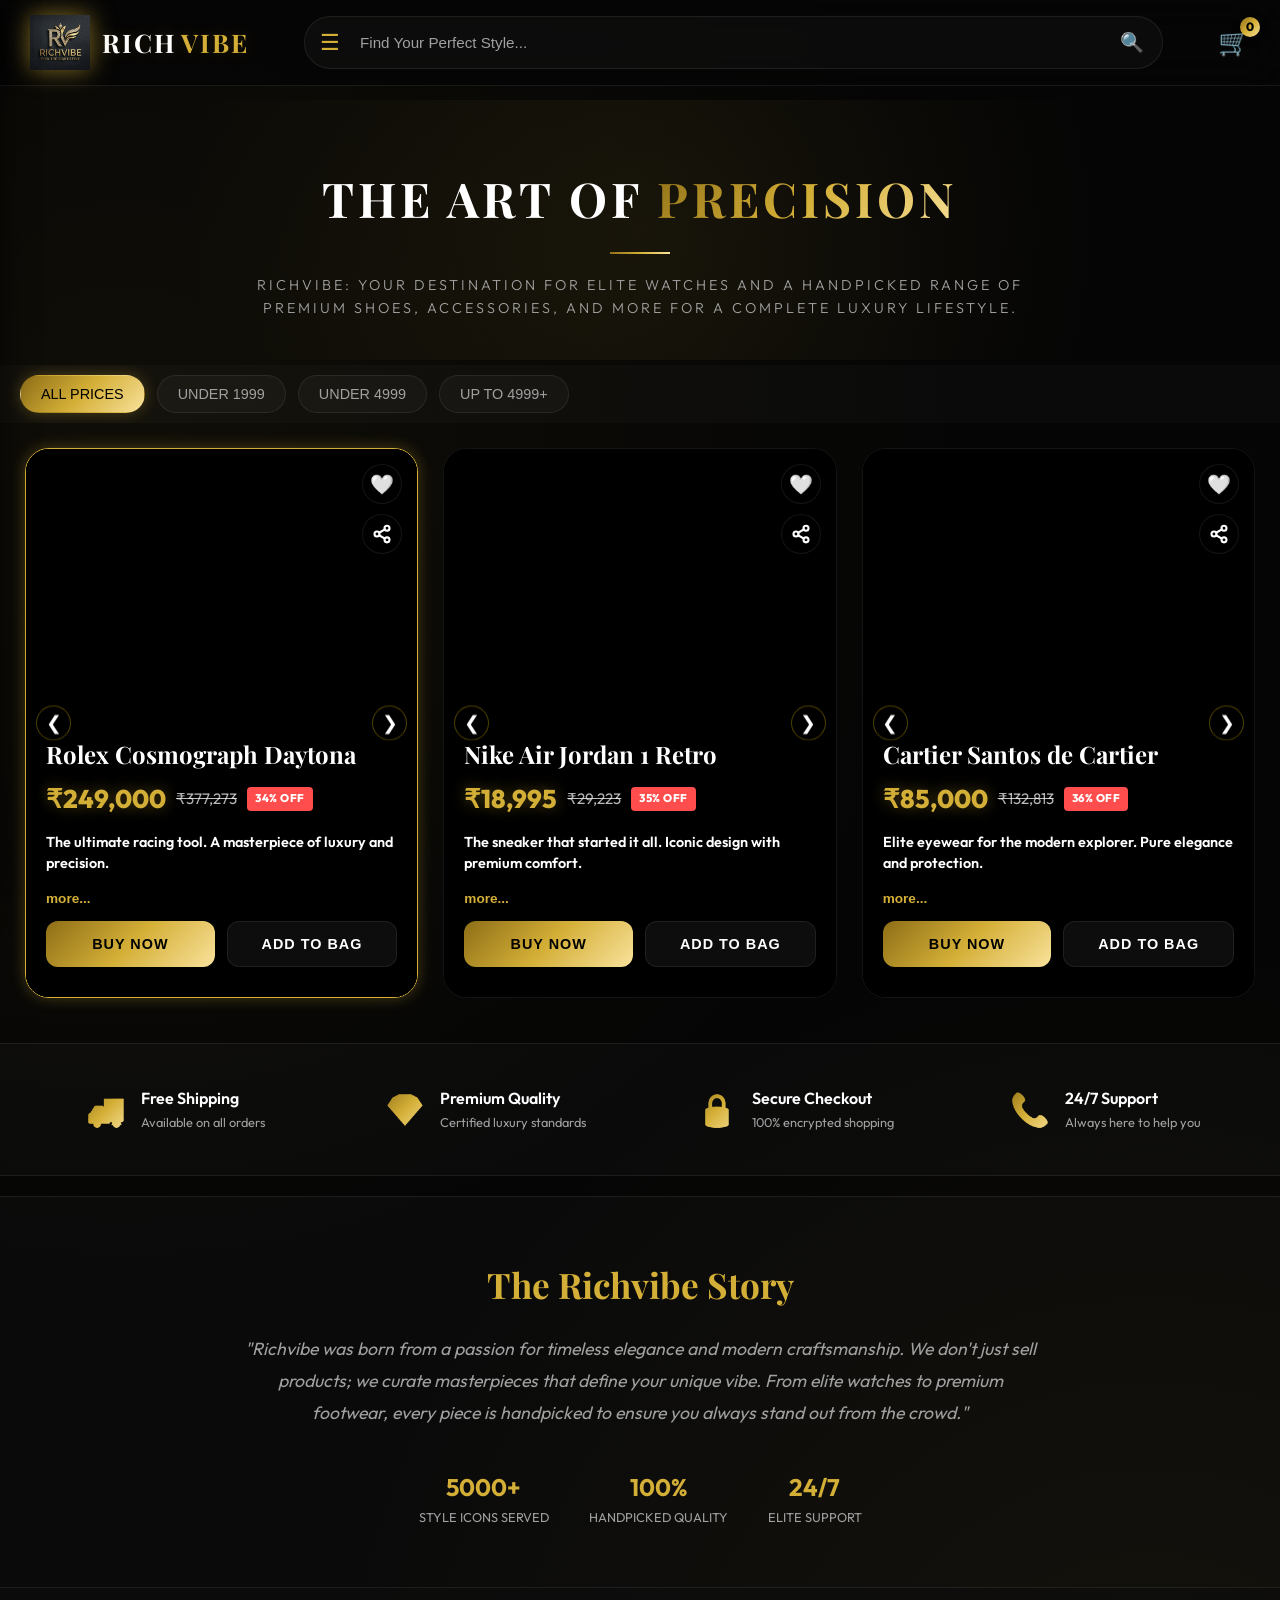
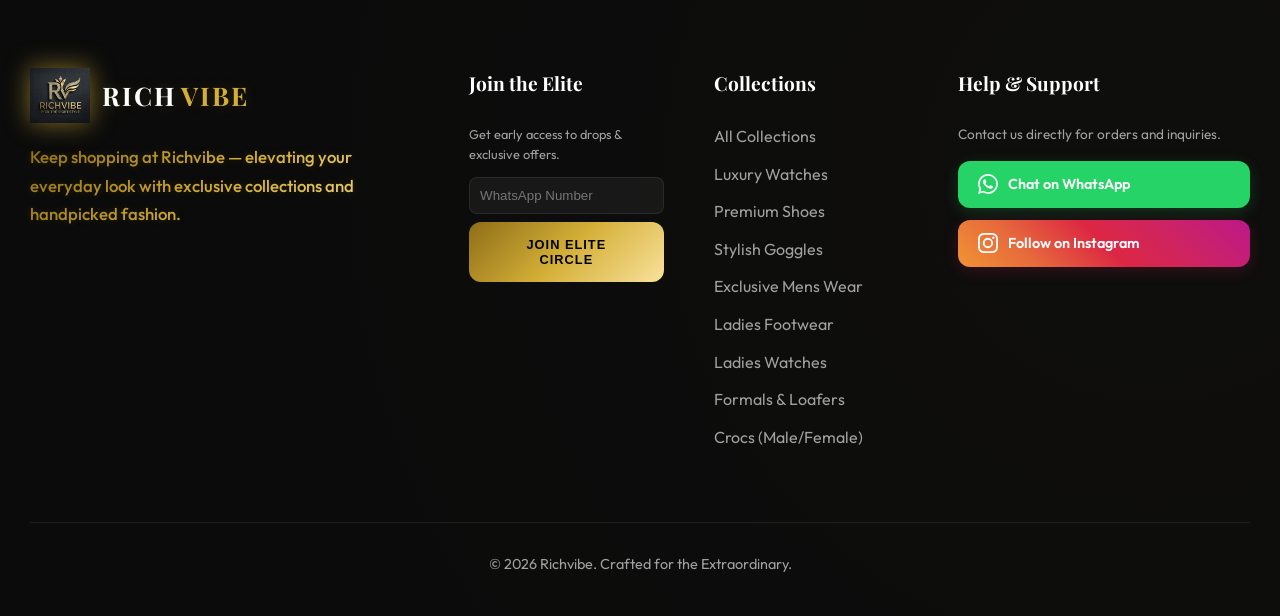
==== index.html @ 4bd09457 "hero section" ====
<!DOCTYPE html>
<html lang="en">

<head>
    <meta charset="UTF-8">
    <meta name="viewport" content="width=device-width, initial-scale=1.0">
    <title>Richvibe</title>
    <link rel="shortcut icon" type="image/png" href="./image.png?v=3">
    <link rel="icon" type="image/png" href="./image.png?v=3">
    <link rel="apple-touch-icon" href="./image.png?v=3">
    <meta name="description"
        content="Discover the exclusive collection at Richvibe. Shop premium watches, luxury shoes, and stylish goggles.">
    <meta name="keywords"
        content="premium watches, luxury shoes, stylish goggles, Richvibe, fashion accessories, online store">

    <!-- Premium Fonts -->
    <link rel="preconnect" href="https://fonts.googleapis.com">
    <link rel="preconnect" href="https://fonts.gstatic.com" crossorigin>
    <link
        href="https://fonts.googleapis.com/css2?family=Outfit:wght@300;400;600;700&family=Playfair+Display:ital,wght@0,700;1,700&display=swap"
        rel="stylesheet">

    <link rel="stylesheet" href="style.css">
    <link rel="manifest" href="manifest.json">

    <!-- Firebase SDKs -->
    <script src="https://www.gstatic.com/firebasejs/10.7.1/firebase-app-compat.js"></script>
    <script src="https://www.gstatic.com/firebasejs/10.7.1/firebase-auth-compat.js"></script>
    <script src="https://www.gstatic.com/firebasejs/10.7.1/firebase-firestore-compat.js"></script>
    <script src="https://www.gstatic.com/firebasejs/10.7.1/firebase-storage-compat.js"></script>
    <!-- EmailJS SDK -->
    <script src="https://cdn.jsdelivr.net/npm/@emailjs/browser@3/dist/email.min.js"></script>
    <script>
        (function() {
            emailjs.init("M9_5LIzzv8jTjR3Sz");
        })();
    </script>
</head>

<body>
    <!-- Scroll Progress Line -->
    <div id="scrollProgress"></div>
    <!-- Navbar -->
    <nav class="navbar">
        <a href="#" class="logo" id="siteLogo">
            <img src="image.png" alt="Richvibe Logo">
            <span class="brand-name" style="letter-spacing: 2px;">RICH<span
                    style="color: var(--gold-primary);">VIBE</span></span>
        </a>

        <div class="search-container" id="searchContainer">
            <span class="menu-icon" id="menuToggle"
                style="margin-right: 10px; cursor: pointer; font-size: 1.4rem; color: var(--gold-primary); display: flex; align-items: center;">☰</span>
            <input type="text" id="searchInput" placeholder="Find your perfect style...">
            <span class="search-icon">🔍</span>
        </div>

        <div class="nav-actions">
            <div class="cart-icon" id="cartOpen">
                <span class="icon">🛒</span>
                <span class="cart-count">0</span>
            </div>
        </div>
    </nav>

    <!-- Hero Section -->
    <header class="hero">
        <!-- Admin Quick Navigation (Only for Admin) -->
        <div id="adminQuickNav" style="display: none; text-align: center; margin-bottom: 30px; position: relative; z-index: 100;">
            <button id="adminScrollBottom" class="admin-scroll-btn" title="Go to Bottom">⬇️ Scroll to Bottom (Stats/Footer)</button>
        </div>
        <div class="hero-content">
            <h2 class="hero-tagline">THE ART OF <span class="gold-gradient-text">PRECISION</span></h2>
            <div class="hero-divider"></div>
            <p class="hero-subtext">Richvibe: Your destination for elite watches and a handpicked range of premium shoes, accessories, and more for a complete luxury lifestyle.</p>
        </div>
    </header>



    <!-- Side Menu -->
    <div id="sideMenu" class="side-menu">
        <div class="side-menu-content">
            <div class="side-menu-header">
                <h3>Collections</h3>
                <span class="close-menu" id="closeMenu">&times;</span>
            </div>
            <div class="side-categories">
                <div id="themeToggle" class="cat-btn"
                    style="display: flex; justify-content: space-between; align-items: center; cursor: pointer; margin-bottom: 15px; border-color: var(--gold-primary);">
                    <span id="themeLabel">Dark Mode</span>
                    <span class="theme-icon">🌙</span>
                </div>
                <button class="cat-btn active" data-cat="all">ALL</button>
                <button class="cat-btn" data-cat="watches">WATCHES</button>
                <button class="cat-btn" data-cat="shoes">SHOES</button>
                <button class="cat-btn" data-cat="goggles">GOGGLES</button>
                <button class="cat-btn" data-cat="menclothes">MENS WEAR</button>
                <button class="cat-btn" data-cat="ladyfootwear">LADIES FOOTWEAR</button>
                <button class="cat-btn" data-cat="ladywatch">LADIES WATCHES</button>
                <button class="cat-btn" data-cat="formals_loafers">FORMALS & LOAFERS</button>
                <button class="cat-btn" data-cat="crocs">CROCS (M/F)</button>
                <button id="sideWishlistBtn" class="cat-btn"
                    style="color: #ff4d4d; border-color: rgba(255, 77, 77, 0.3);">❤️ MY WISHLIST</button>
            </div>

            <!-- Auth Section -->
            <div id="authSection"
                style="margin-top: auto; padding-top: 20px; border-top: 1px solid var(--glass-border);">
                <!-- Before Login -->
                <button id="loginBtn" class="confirm-btn" style="width: 100%; padding: 12px; font-size: 0.85rem;">Login
                    / Sign up Richvibe</button>

                <!-- After Login (Hidden by default) -->
                <div id="userProfile" style="display: none; text-align: center;">
                    <p id="userNameDisplay"
                        style="color: var(--gold-primary); font-weight: 700; margin-bottom: 8px; font-size: 1rem;">👤
                        Hello, Guest</p>
                    <button id="logoutBtn"
                        style="background: none; border: 1px solid var(--text-gray); color: var(--text-gray); padding: 5px 15px; border-radius: 20px; font-size: 0.75rem; cursor: pointer;">Logout</button>
                </div>
            </div>
        </div>
    </div>

    <!-- Price Filters -->
    <div class="categories" id="priceFilters">
        <button class="price-btn active" data-price="all">ALL PRICES</button>
        <button class="price-btn" data-price="1999">UNDER 1999</button>
        <button class="price-btn" data-price="4999">UNDER 4999</button>
        <button class="price-btn" data-price="above_4999">UP TO 4999+</button>
    </div>

    <!-- Product Feed -->
    <main id="productFeed" class="product-feed">
        <!-- Initial Skeleton Loaders for Premium Feel -->
        <div class="skeleton-card">
            <div class="skeleton-media"></div>
            <div class="skeleton-info">
                <div class="skeleton-line"></div>
                <div class="skeleton-line short"></div>
                <div class="skeleton-line price"></div>
            </div>
        </div>
        <div class="skeleton-card">
            <div class="skeleton-media"></div>
            <div class="skeleton-info">
                <div class="skeleton-line"></div>
                <div class="skeleton-line short"></div>
                <div class="skeleton-line price"></div>
            </div>
        </div>
        <div class="skeleton-card">
            <div class="skeleton-media"></div>
            <div class="skeleton-info">
                <div class="skeleton-line"></div>
                <div class="skeleton-line short"></div>
                <div class="skeleton-line price"></div>
            </div>
        </div>
        <div class="skeleton-card">
            <div class="skeleton-media"></div>
            <div class="skeleton-info">
                <div class="skeleton-line"></div>
                <div class="skeleton-line short"></div>
                <div class="skeleton-line price"></div>
            </div>
        </div>
    </main>

    <!-- Trust Badges Section -->
    <section class="trust-badges">
        <div class="badge-item">
            <div class="badge-icon">🚚</div>
            <div class="badge-info">
                <h4>Free Shipping</h4>
                <p>Available on all orders</p>
            </div>
        </div>
        <div class="badge-item">
            <div class="badge-icon">💎</div>
            <div class="badge-info">
                <h4>Premium Quality</h4>
                <p>Certified luxury standards</p>
            </div>
        </div>
        <div class="badge-item">
            <div class="badge-icon">🔒</div>
            <div class="badge-info">
                <h4>Secure Checkout</h4>
                <p>100% encrypted shopping</p>
            </div>
        </div>
        <div class="badge-item">
            <div class="badge-icon">📞</div>
            <div class="badge-info">
                <h4>24/7 Support</h4>
                <p>Always here to help you</p>
            </div>
        </div>
    </section>

    <!-- About Us / Story Section -->
    <section class="about-section"
        style="padding: 60px 20px; background: rgba(255,255,255,0.02); text-align: center; border-top: 1px solid var(--glass-border);">
        <div style="max-width: 800px; margin: 0 auto;">
            <h2
                style="font-family: var(--font-heading); color: var(--gold-primary); font-size: 2.2rem; margin-bottom: 20px;">
                The Richvibe Story</h2>
            <p style="color: var(--text-gray); line-height: 1.8; font-size: 1.1rem; font-style: italic;">
                "Richvibe was born from a passion for timeless elegance and modern craftsmanship. We don't just sell
                products; we curate masterpieces that define your unique vibe. From elite watches to premium footwear,
                every piece is handpicked to ensure you always stand out from the crowd."
            </p>
            <div style="display: flex; justify-content: center; gap: 40px; margin-top: 40px; flex-wrap: wrap;">
                <div style="text-align: center;">
                    <h3 style="color: var(--gold-primary); font-size: 1.5rem;">5000+</h3>
                    <p style="color: var(--text-gray); font-size: 0.8rem; text-transform: uppercase;">Style Icons Served
                    </p>
                </div>
                <div style="text-align: center;">
                    <h3 style="color: var(--gold-primary); font-size: 1.5rem;">100%</h3>
                    <p style="color: var(--text-gray); font-size: 0.8rem; text-transform: uppercase;">Handpicked Quality
                    </p>
                </div>
                <div style="text-align: center;">
                    <h3 style="color: var(--gold-primary); font-size: 1.5rem;">24/7</h3>
                    <p style="color: var(--text-gray); font-size: 0.8rem; text-transform: uppercase;">Elite Support</p>
                </div>
            </div>
        </div>
    </section>

    <!-- Footer -->
    <footer class="footer">
        <div class="footer-grid">
            <!-- Column 1: Brand Info -->
            <div class="footer-brand">
                <div id="adminStatsContainer" class="admin-stats-container" style="display: none;"></div>
                <div class="logo" id="footerLogo">
                    <img src="image.png" alt="Richvibe Logo">
                    <span class="brand-name" style="letter-spacing: 2px;">RICH<span
                            style="color: var(--gold-primary);">VIBE</span></span>
                </div>
                <p class="footer-desc">Keep shopping at Richvibe — elevating your everyday look with exclusive
                    collections and handpicked fashion.</p>
            </div>

            <!-- Column 2: Newsletter/VIP -->
            <div class="footer-links">
                <h4>Join the Elite</h4>
                <p style="font-size: 0.8rem; color: var(--text-gray); margin-bottom: 12px;">Get early access to drops &
                    exclusive offers.</p>
                <div class="subscribe-form" style="display: flex; gap: 8px; flex-direction: column;">
                    <input type="tel" id="subscribePhone" placeholder="WhatsApp Number"
                        style="background: rgba(255,255,255,0.05); border: 1px solid var(--glass-border); color: white; padding: 10px; border-radius: 8px;">
                    <button class="btn btn-buy subscribe-btn" style="padding: 10px; font-size: 0.8rem;">JOIN ELITE
                        CIRCLE</button>
                </div>
            </div>

            <!-- Column 3: Quick Links -->
            <div class="footer-links">
                <h4>Collections</h4>
                <ul>
                    <li><a href="#" onclick="setCategory('all'); return false;">All Collections</a></li>
                    <li><a href="#" onclick="setCategory('watches'); return false;">Luxury Watches</a></li>
                    <li><a href="#" onclick="setCategory('shoes'); return false;">Premium Shoes</a></li>
                    <li><a href="#" onclick="setCategory('goggles'); return false;">Stylish Goggles</a></li>
                    <li><a href="#" onclick="setCategory('menclothes'); return false;">Exclusive Mens Wear</a></li>
                    <li><a href="#" onclick="setCategory('ladyfootwear'); return false;">Ladies Footwear</a></li>
                    <li><a href="#" onclick="setCategory('ladywatch'); return false;">Ladies Watches</a></li>
                    <li><a href="#" onclick="setCategory('formals_loafers'); return false;">Formals & Loafers</a></li>
                    <li><a href="#" onclick="setCategory('crocs'); return false;">Crocs (Male/Female)</a></li>
                </ul>
            </div>

            <!-- Column 3: Help & Support -->
            <div class="footer-links">
                <h4>Help & Support</h4>
                <p style="font-size: 0.85rem; color: var(--text-gray); margin-bottom: 15px;">Contact us directly for
                    orders and inquiries.</p>
                <div class="social-btns">
                    <a href="https://wa.me/919724732823" class="social-btn wa-btn" target="_blank">
                        <svg xmlns="http://www.w3.org/2000/svg" width="20" height="20" fill="currentColor"
                            viewBox="0 0 16 16">
                            <path
                                d="M13.601 2.326A7.85 7.85 0 0 0 7.994 0C3.627 0 .068 3.558.064 7.926c0 1.399.366 2.76 1.057 3.965L0 16l4.204-1.102a7.9 7.9 0 0 0 3.79.965h.004c4.368 0 7.926-3.558 7.93-7.93A7.9 7.9 0 0 0 13.6 2.326zM7.994 14.521a6.6 6.6 0 0 1-3.356-.92l-.24-.144-2.494.654.666-2.433-.156-.251a6.56 6.56 0 0 1-1.007-3.505c0-3.626 2.957-6.584 6.591-6.584a6.56 6.56 0 0 1 4.66 1.931 6.56 6.56 0 0 1 1.928 4.66c-.004 3.639-2.961 6.592-6.592 6.592m3.615-4.934c-.197-.099-1.17-.578-1.353-.646-.182-.065-.315-.099-.445.099-.133.197-.513.646-.627.775-.114.133-.232.148-.43.05-.197-.1-.836-.308-1.592-.985-.59-.525-.985-1.175-1.103-1.372-.114-.198-.011-.304.088-.403.087-.088.197-.232.296-.346.1-.114.133-.198.198-.33.065-.134.034-.248-.015-.347-.05-.099-.445-1.076-.612-1.47-.16-.389-.323-.335-.445-.34-.114-.007-.247-.007-.38-.007a.73.73 0 0 0-.529.247c-.182.198-.691.677-.691 1.654s.71 1.916.81 2.049c.098.133 1.394 2.132 3.383 2.992.47.205.84.326 1.129.418.475.152.904.129 1.246.08.38-.058 1.171-.48 1.338-.943.164-.464.164-.86.114-.943-.049-.084-.182-.133-.38-.232" />
                        </svg> Chat on WhatsApp
                    </a>
                    <a href="https://www.instagram.com/a_rich_vibe" class="social-btn insta-btn" target="_blank">
                        <svg xmlns="http://www.w3.org/2000/svg" width="20" height="20" fill="currentColor"
                            viewBox="0 0 16 16">
                            <path
                                d="M8 0C5.829 0 5.556.01 4.703.048 3.85.088 3.269.222 2.76.42a3.9 3.9 0 0 0-1.417.923A3.9 3.9 0 0 0 .42 2.76C.222 3.268.087 3.85.048 4.7.01 5.555 0 5.827 0 8.001c0 2.172.01 2.444.048 3.297.04.852.174 1.433.372 1.942.205.526.478.972.923 1.417.444.445.89.719 1.416.923.51.198 1.09.333 1.942.372C5.555 15.99 5.827 16 8 16s2.444-.01 3.298-.048c.851-.04 1.434-.174 1.943-.372a3.9 3.9 0 0 0 1.416-.923c.445-.445.718-.891.923-1.417.197-.509.332-1.09.372-1.942C15.99 10.445 16 10.173 16 8s-.01-2.445-.048-3.299c-.04-.851-.175-1.433-.372-1.941a3.9 3.9 0 0 0-.923-1.417A3.9 3.9 0 0 0 13.24.42c-.51-.198-1.092-.333-1.943-.372C10.443.01 10.172 0 7.998 0zm-.717 1.442h.718c2.136 0 2.389.007 3.232.046.78.036 1.204.166 1.486.275.373.145.64.319.92.599s.453.546.598.92c.11.281.24.705.275 1.485.039.843.047 1.096.047 3.231s-.008 2.389-.047 3.232c-.035.78-.166 1.203-.275 1.485a2.5 2.5 0 0 1-.599.919c-.28.28-.546.453-.92.598-.28.11-.704.24-1.485.276-.843.038-1.096.047-3.232.047s-2.39-.009-3.233-.047c-.78-.036-1.203-.166-1.485-.276a2.5 2.5 0 0 1-.92-.598 2.5 2.5 0 0 1-.6-.92c-.109-.281-.24-.705-.275-1.485-.038-.843-.046-1.096-.046-3.233s.008-2.388.046-3.231c.036-.78.166-1.204.276-1.486.145-.373.319-.64.599-.92s.546-.453.92-.598c.282-.11.705-.24 1.485-.276.738-.034 1.024-.044 2.515-.045zm4.988 1.328a.96.96 0 1 0 0 1.92.96.96 0 0 0 0-1.92m-4.27 1.122a4.109 4.109 0 1 0 0 8.217 4.109 4.109 0 0 0 0-8.217m0 1.441a2.667 2.667 0 1 1 0 5.334 2.667 2.667 0 0 1 0-5.334" />
                        </svg> Follow on Instagram
                    </a>
                </div>
                <!-- PWA Install Button -->
                <div id="installAppContainer" style="display: none; margin-top: 20px;">
                    <button id="installAppBtn" class="social-btn"
                        style="width: 100%; justify-content: center; background: var(--gold-gradient); color: #000; border: none; font-weight: 800; gap: 8px;">
                        📲 Install Richvibe at your mobile
                    </button>
                    <p style="font-size: 0.7rem; color: var(--text-gray); margin-top: 5px; font-style: italic;">
                        Optional: Add to Home Screen for quick access</p>
                </div>
            </div>
        </div>
        <div class="footer-bottom">
            <button id="adminScrollTop" class="admin-scroll-btn" title="Go to Top" style="display: none; margin-bottom: 15px;">⬆️ Scroll Up</button>
            <p>&copy; 2026 Richvibe. Crafted for the Extraordinary.</p>
        </div>
    </footer>

    <!-- Shipping Modal -->
    <div id="buyModal" class="modal">
        <div class="modal-content">
            <div class="modal-header">
                <h2>Secure Your Order</h2>
                <span class="close">&times;</span>
            </div>
            <form id="orderForm">
                <div class="input-group full">
                    <label>Your Name</label>
                    <input type="text" id="custName" placeholder="Enter your name" required>
                </div>
                <div class="input-group full">
                    <label>Mobile Number</label>
                    <input type="number" id="custPhone" placeholder="Primary 10-digit number" required>
                </div>
                <div class="input-group full">
                    <label>Second Mobile Number</label>
                    <input type="number" id="custPhone2" placeholder="Secondary 10-digit number">
                </div>
                <div class="input-group full">
                    <label>Complete Address</label>
                    <textarea id="fullAdd" placeholder="Flat/House No, Street, Area..." required rows="3"></textarea>
                </div>
                <div class="input-group full">
                    <label>Area Nearby</label>
                    <input type="text" id="nearBy" placeholder="e.g. Near City Garden" required>
                </div>
                <div class="form-grid" style="display: grid; grid-template-columns: 1fr 1fr; gap: 15px;">
                    <div class="input-group">
                        <label>City</label>
                        <input type="text" id="city" placeholder="Mumbai" required>
                    </div>
                    <div class="input-group">
                        <label>State</label>
                        <input type="text" id="state" placeholder="Maharashtra" required>
                    </div>
                </div>
                <div class="input-group full">
                    <label>Pin Code</label>
                    <input type="number" id="pin" placeholder="400001" required>
                </div>
                <button type="submit" class="confirm-btn">Confirm My Order</button>
            </form>
        </div>
    </div>

    <!-- Shopping Bag Modal -->
    <div id="cartModal" class="modal">
        <div class="modal-content">
            <div class="modal-header">
                <h2>Your Shopping Bag</h2>
                <span class="closeCart">&times;</span>
            </div>
            <div id="cartItems" class="cart-items-list">
                <!-- Cart items will be injected here -->
            </div>
            <div class="cart-footer">
                <div class="cart-total">
                    <span>Total Value:</span>
                    <span id="cartTotalAmount">₹0</span>
                </div>
                <button class="confirm-btn" onclick="checkoutCart()">Order Now</button>
            </div>
        </div>
    </div>

    <!-- Wishlist Modal -->
    <div id="wishlistModal" class="modal">
        <div class="modal-content">
            <div class="modal-header">
                <h2>Your Wishlist ❤️</h2>
                <span class="closeWishlist"
                    style="font-size: 2rem; cursor: pointer; color: var(--text-gray);">&times;</span>
            </div>
            <div id="wishlistItems" class="cart-items-list">
                <!-- Wishlist items will be injected here -->
            </div>
            <div class="cart-footer">
                <p style="text-align: center; color: var(--text-gray); font-size: 0.85rem;">Items saved for later. Move
                    them to bag when ready!</p>
            </div>
        </div>
    </div>


    <!-- Edit Product Modal -->
    <div id="editModal" class="modal">
        <div class="modal-content">
            <div class="modal-header">
                <h2>Edit Masterpiece</h2>
                <span class="closeEdit">&times;</span>
            </div>
            <form id="editForm">
                <input type="hidden" id="editPid">
                <div class="input-group full">
                    <label>Masterpiece Name</label>
                    <input type="text" id="editName" required>
                </div>
                <div class="input-group full">
                    <label>Premium Price (₹)</label>
                    <input type="number" id="editPrice" required>
                </div>
                <div class="input-group full">
                    <label>Masterpiece Description</label>
                    <textarea id="editDesc" rows="4" required></textarea>
                </div>
                <button type="submit" id="saveEditBtn" class="confirm-btn">Save Changes</button>
            </form>
        </div>
    </div>

    <!-- Admin Panel -->
    <div id="adminBtn" class="admin-fab" title="Admin Panel">+</div>
    <div id="adminModal" class="modal">
        <div class="modal-content">
            <!-- Login View -->
            <div id="loginView">
                <div class="modal-header">
                    <h2>Admin Access</h2>
                    <span class="closeAdmin">&times;</span>
                </div>
                <p style="color: var(--text-gray); margin-bottom: 20px;">Please authenticate to manage the collections.
                </p>
                <form id="loginForm">
                    <div class="input-group full">
                        <label>Admin Email</label>
                        <input type="email" id="adminEmail" placeholder="akinggamer4854@gmail.com" required>
                    </div>
                    <div class="input-group full">
                        <label>Password</label>
                        <input type="password" id="adminPass" placeholder="••••••••" required>
                    </div>
                    <button type="submit" class="confirm-btn">Login to Studio</button>
                    <button type="button" id="testEmailBtn" style="margin-top: 15px; background: transparent; border: 1px solid var(--gold-primary); color: var(--gold-primary); width: 100%; padding: 10px; border-radius: 8px; cursor: pointer; font-size: 0.8rem;">Test Email System 📧</button>
                </form>
            </div>

            <!-- Product Form View (Hidden by default) -->
            <div id="productView" style="display: none;">
                <div class="modal-header">
                    <h2>Curation Studio</h2>
                    <span class="closeAdminProduct">&times;</span>
                </div>
                <p style="color: var(--text-gray); margin-bottom: 20px; font-size: 0.9rem;">Add a new masterpiece to the
                    collection.</p>
                <form id="productForm">
                    <div class="input-group">
                        <label>Masterpiece Name</label>
                        <input type="text" id="pName" placeholder="e.g. Rolex Submariner" required>
                    </div>
                    <div class="input-group">
                        <label>Premium Price (₹)</label>
                        <input type="number" id="pPrice" placeholder="Value in Rupees" required>
                    </div>
                    <div class="input-group full">
                        <label>Masterpiece Description</label>
                        <textarea id="pDesc" placeholder="Describe the soul of this piece..." required></textarea>
                    </div>
                    <div class="input-group">
                        <label>Collection</label>
                        <select id="pCat">
                            <option value="watches">WATCHES (M)</option>
                            <option value="shoes">SHOES (M)</option>
                            <option value="goggles">GOGGLES</option>
                            <option value="menclothes">MEN CLOTHES</option>
                            <option value="ladyfootwear">LADIES FOOTWEAR</option>
                            <option value="ladywatch">LADIES WATCH</option>
                            <option value="formals_loafers">FORMALS & LOAFERS</option>
                            <option value="crocs">CROCS (M/F)</option>
                        </select>
                    </div>
                    <div class="input-group full">
                        <label>Cinematic Video (Upload Masterpiece)</label>
                        <input type="file" id="pVideoFile" accept="video/*" required>
                    </div>

                    <div class="image-slots-grid"
                        style="display: grid; grid-template-columns: 1fr 1fr; gap: 10px; margin-top: 15px;">
                        <label style="grid-column: span 2; color: var(--gold-primary); font-size: 0.8rem;">GALLERY
                            IMAGES (Min 1, Max 5 Slots)</label>
                        <div class="input-group"><input type="file" class="p-img-slot" accept="image/*" required></div>
                        <div class="input-group"><input type="file" class="p-img-slot" accept="image/*"></div>
                        <div class="input-group"><input type="file" class="p-img-slot" accept="image/*"></div>
                        <div class="input-group"><input type="file" class="p-img-slot" accept="image/*"></div>
                        <div class="input-group"><input type="file" class="p-img-slot" accept="image/*"></div>
                    </div>
                    <button type="submit" id="uploadBtn" class="confirm-btn">Add to Gallery</button>
                </form>
            </div>
        </div>
    </div>

    <!-- Hidden Recaptcha for Phone Auth -->
    <div id="recaptcha-container"></div>

    <!-- User Auth Modal -->
    <div id="authModal" class="modal">
        <div class="modal-content" style="max-width: 400px;">
            <div class="modal-header">
                <h2 id="authTitle">Join Richvibe</h2>
                <span class="closeAuth" style="font-size: 2rem; cursor: pointer;">&times;</span>
            </div>

            <!-- Step 1: Identity -->
            <div id="authStep1">
                <p style="color: var(--text-gray); margin-bottom: 15px; font-size: 0.9rem;">Enter your Mobile Number or Gmail to continue.</p>
                <div class="input-group full">
                    <input type="text" id="authIdentity" placeholder="Phone Number or Email" style="padding: 15px;">
                </div>
                <!-- Invisible Recaptcha for Phone Auth -->
                <div id="recaptcha-container"></div>
                <button id="authNextBtn" class="confirm-btn" style="margin-top: 15px;">Get OTP</button>
            </div>

            <!-- Step 2: OTP -->
            <div id="authStep2" style="display: none;">
                <p style="color: var(--text-gray); margin-bottom: 15px; font-size: 0.9rem;">We've sent a 6-digit code. Please enter it below.</p>
                <div id="otpContainer" style="display: flex; gap: 8px; justify-content: center; margin-bottom: 20px;">
                    <input type="number" class="otp-input" maxlength="1" oninput="if(this.value.length>1)this.value=this.value.slice(0,1)" style="width: 45px; height: 50px; text-align: center; font-size: 1.5rem; background: rgba(255,255,255,0.05); border: 1px solid var(--glass-border); border-radius: 10px; color: var(--gold-primary);">
                    <input type="number" class="otp-input" maxlength="1" oninput="if(this.value.length>1)this.value=this.value.slice(0,1)" style="width: 45px; height: 50px; text-align: center; font-size: 1.5rem; background: rgba(255,255,255,0.05); border: 1px solid var(--glass-border); border-radius: 10px; color: var(--gold-primary);">
                    <input type="number" class="otp-input" maxlength="1" oninput="if(this.value.length>1)this.value=this.value.slice(0,1)" style="width: 45px; height: 50px; text-align: center; font-size: 1.5rem; background: rgba(255,255,255,0.05); border: 1px solid var(--glass-border); border-radius: 10px; color: var(--gold-primary);">
                    <input type="number" class="otp-input" maxlength="1" oninput="if(this.value.length>1)this.value=this.value.slice(0,1)" style="width: 45px; height: 50px; text-align: center; font-size: 1.5rem; background: rgba(255,255,255,0.05); border: 1px solid var(--glass-border); border-radius: 10px; color: var(--gold-primary);">
                    <input type="number" class="otp-input" maxlength="1" oninput="if(this.value.length>1)this.value=this.value.slice(0,1)" style="width: 45px; height: 50px; text-align: center; font-size: 1.5rem; background: rgba(255,255,255,0.05); border: 1px solid var(--glass-border); border-radius: 10px; color: var(--gold-primary);">
                    <input type="number" class="otp-input" maxlength="1" oninput="if(this.value.length>1)this.value=this.value.slice(0,1)" style="width: 45px; height: 50px; text-align: center; font-size: 1.5rem; background: rgba(255,255,255,0.05); border: 1px solid var(--glass-border); border-radius: 10px; color: var(--gold-primary);">
                </div>
                <button id="verifyOtpBtn" class="confirm-btn">Verify OTP</button>
                <p id="resendOtp" style="text-align: center; color: var(--gold-primary); font-size: 0.8rem; margin-top: 15px; cursor: pointer;">Resend OTP</p>
            </div>

            <!-- Step 3: Name Registration -->
            <div id="authStep3" style="display: none;">
                <p style="color: var(--text-gray); margin-bottom: 15px; font-size: 0.9rem;">Almost there! Please tell us your name.</p>
                <div class="input-group full">
                    <label>Full Name</label>
                    <input type="text" id="authName" placeholder="Enter your name" style="padding: 15px;">
                </div>
                <button id="authSignupBtn" class="confirm-btn" style="margin-top: 15px;">Complete Joining</button>
            </div>
        </div>
    </div>

    <!-- Multi-Image Zoom Modal -->
    <div id="zoomModal" class="modal" style="padding: 0; display: none; background: rgba(0,0,0,0.95);">
        <span class="close"
            style="position: absolute; top: 20px; right: 30px; z-index: 2001; color: white; font-size: 2.5rem;">&times;</span>

        <div class="zoom-nav"
            style="position: absolute; top: 50%; width: 100%; transform: translateY(-50%); display: flex; justify-content: space-between; padding: 0 20px; z-index: 2001; pointer-events: none;">
            <div class="nav-arr" onclick="changeZoomSlide(-1)"
                style="pointer-events: auto; background: rgba(0,0,0,0.5); width: 50px; height: 50px; border-radius: 50%; display: flex; align-items: center; justify-content: center; color: white; border: 1px solid var(--gold-primary); cursor: pointer;">
                ❮</div>
            <div class="nav-arr" onclick="changeZoomSlide(1)"
                style="pointer-events: auto; background: rgba(0,0,0,0.5); width: 50px; height: 50px; border-radius: 50%; display: flex; align-items: center; justify-content: center; color: white; border: 1px solid var(--gold-primary); cursor: pointer;">
                ❯</div>
        </div>

        <div id="zoomCounter"
            style="position: absolute; bottom: 30px; left: 50%; transform: translateX(-50%); color: var(--gold-primary); font-weight: 700; font-size: 1.1rem; z-index: 2001; background: rgba(0,0,0,0.6); padding: 5px 15px; border-radius: 20px; border: 1px solid var(--gold-primary);">
            1 / 1</div>

        <div style="width: 100%; height: 100%; display: flex; align-items: center; justify-content: center;">
            <img id="zoomedImg" src=""
                style="max-width: 95%; max-height: 90%; object-fit: contain; border: 1px solid var(--gold-primary); box-shadow: var(--gold-glow);">
        </div>
    </div>

    <script src="app.js"></script>
</body>

</html>
---- style.css ----
:root {
    --bg-black: #050505;
    --card-bg: rgba(15, 15, 15, 0.7);
    --gold-primary: #D4AF37;
    --gold-secondary: #f9e29c;
    --gold-dark: #8E6E17;
    --gold-gradient: linear-gradient(135deg, #8E6E17 0%, #D4AF37 50%, #f9e29c 100%);
    --gold-glow: 0 0 15px rgba(212, 175, 55, 0.3);
    --text-white: #ffffff;
    --text-gray: #a0a0a0;
    --glass: rgba(255, 255, 255, 0.03);
    --glass-border: rgba(255, 255, 255, 0.08);
    --radius-lg: 24px;
    --radius-md: 12px;
    --font-heading: 'Playfair Display', serif;
    --font-body: 'Outfit', sans-serif;
    --theme-transition: 0.3s cubic-bezier(0.4, 0, 0.2, 1);
    --nav-bg: rgba(5, 5, 5, 0.8);
}

/* Premium Custom Scrollbar */
::-webkit-scrollbar {
    width: 8px;
}

::-webkit-scrollbar-track {
    background: #0a0a0a;
}

::-webkit-scrollbar-thumb {
    background: var(--gold-gradient);
    border-radius: 10px;
}

::-webkit-scrollbar-thumb:hover {
    background: var(--gold-primary);
}

/* Scroll Progress Line */
#scrollProgress {
    position: fixed;
    top: 0;
    left: 0;
    width: 0%;
    height: 3px;
    background: var(--gold-gradient);
    z-index: 9999;
    transition: width 0.1s ease;
}

/* Light Mode Theme: Ivory White + Charcoal Black + Soft Gold */
[data-theme="light"] {
    --bg-black: #FFFFF0;
    /* Ivory White */
    --card-bg: rgba(255, 255, 240, 0.8);
    --gold-primary: #C5A059;
    /* Soft Gold */
    --gold-secondary: #D4AF37;
    --gold-dark: #A68646;
    --gold-gradient: linear-gradient(135deg, #A68646 0%, #C5A059 50%, #D4AF37 100%);
    --gold-glow: 0 0 15px rgba(197, 160, 89, 0.2);
    --text-white: #1A1A1A;
    /* Charcoal Black */
    --text-gray: #4A4A4A;
    --glass: rgba(0, 0, 0, 0.05);
    --glass-border: rgba(0, 0, 0, 0.1);
    --nav-bg: rgba(255, 255, 240, 0.8);
}



[data-theme="light"] .product-item {
    background: transparent !important;
    border: 1px solid rgba(0, 0, 0, 0.1) !important;
    box-shadow: none !important;
}

[data-theme="light"] .product-desc {
    color: #ffffff !important;
    /* Keep white for readability on dark video overlay */
    text-shadow: 0 2px 10px rgba(0, 0, 0, 1);
}

[data-theme="light"] .product-name {
    color: #1A1A1A !important;
}

* {
    box-sizing: border-box;
    margin: 0;
    padding: 0;
    -webkit-tap-highlight-color: transparent;
}

body {
    background-color: var(--bg-black);
    background-image:
        radial-gradient(circle at 10% 20%, rgba(212, 175, 55, 0.05) 0%, transparent 40%),
        radial-gradient(circle at 90% 80%, rgba(212, 175, 55, 0.05) 0%, transparent 40%);
    color: var(--text-white);
    font-family: var(--font-body);
    overflow-x: hidden;
    line-height: 1.6;
}

/* Custom Scrollbar */
::-webkit-scrollbar {
    width: 6px;
}

::-webkit-scrollbar-track {
    background: var(--bg-black);
}

::-webkit-scrollbar-thumb {
    background: var(--gold-dark);
    border-radius: 10px;
}

/* Navbar */
.navbar {
    position: fixed;
    top: 0;
    width: 100%;
    padding: 15px 20px;
    background: var(--nav-bg);
    backdrop-filter: blur(20px);
    -webkit-backdrop-filter: blur(20px);
    display: flex;
    flex-wrap: wrap;
    align-items: center;
    justify-content: space-between;
    gap: 15px;
    z-index: 1000;
    border-bottom: 1px solid var(--glass-border);
}

.logo {
    display: flex;
    align-items: center;
    gap: 12px;
    height: 55px;
    text-decoration: none;
    order: 1;
}

.brand-name {
    font-family: var(--font-heading);
    color: var(--text-white);
    font-size: 1.6rem;
    font-weight: 700;
    letter-spacing: 3px;
    text-shadow: 0 0 15px rgba(212, 175, 55, 0.2);
    white-space: nowrap;
    display: flex;
    align-items: baseline;
    gap: 5px;
}

.store-text {
    color: var(--gold-primary);
    font-weight: 300;
    font-size: 1rem;
    opacity: 0.8;
}

.logo img {
    height: 100%;
    width: auto;
    object-fit: contain;
    filter: drop-shadow(0 0 12px rgba(212, 175, 55, 0.6));
    transition: transform 0.4s cubic-bezier(0.175, 0.885, 0.32, 1.275);
    animation: logoShimmer 3s infinite linear;
}

@keyframes logoShimmer {
    0% {
        filter: drop-shadow(0 0 12px rgba(212, 175, 55, 0.6)) brightness(1);
    }

    50% {
        filter: drop-shadow(0 0 20px rgba(212, 175, 55, 0.9)) brightness(1.2);
    }

    100% {
        filter: drop-shadow(0 0 12px rgba(212, 175, 55, 0.6)) brightness(1);
    }
}

.logo:hover img {
    transform: scale(1.1) rotate(5deg);
}

.nav-actions {
    display: flex;
    align-items: center;
    gap: 20px;
    order: 2;
}

.search-container {
    order: 3;
    display: flex;
    align-items: center;
    background: var(--glass);
    border: 1px solid var(--glass-border);
    border-radius: 30px;
    padding: 8px 15px;
    width: 100%;
    flex: 1 1 100%;
    margin-top: 10px;
    transition: all 0.3s ease;
}

.search-container input {
    background: transparent;
    border: none;
    color: var(--text-white);
    padding: 8px 10px;
    font-size: 0.95rem;
    outline: none;
    flex: 1;
    opacity: 1;
}

.search-container input::placeholder {
    color: var(--text-gray);
    text-transform: capitalize;
}

.search-icon {
    font-size: 1.2rem;
    color: var(--gold-primary);
    min-width: 30px;
    display: flex;
    justify-content: center;
}

.theme-toggle {
    cursor: pointer;
    font-size: 1.4rem;
    transition: var(--theme-transition);
    display: flex;
    align-items: center;
    justify-content: center;
    width: 40px;
    height: 40px;
    border-radius: 50%;
    background: var(--glass);
}

.theme-toggle:hover {
    transform: scale(1.1);
    background: var(--glass-border);
}

.cart-icon {
    position: relative;
    font-size: 1.6rem;
    cursor: pointer;
    transition: transform 0.3s cubic-bezier(0.175, 0.885, 0.32, 1.275);
}

/* Trust Badges */
.trust-badges {
    display: grid;
    grid-template-columns: repeat(auto-fit, minmax(200px, 1fr));
    gap: 20px;
    padding: 40px 30px;
    background: rgba(255, 255, 255, 0.02);
    margin: 20px 0;
    border-top: 1px solid var(--glass-border);
    border-bottom: 1px solid var(--glass-border);
}

.badge-item {
    display: flex;
    align-items: center;
    gap: 15px;
    justify-content: center;
}

.badge-icon {
    font-size: 2rem;
    background: var(--gold-gradient);
    -webkit-background-clip: text;
    -webkit-text-fill-color: transparent;
}

.badge-info h4 {
    font-size: 1rem;
    color: var(--text-white);
    font-weight: 600;
}

.badge-info p {
    font-size: 0.8rem;
    color: var(--text-gray);
}

/* Testimonials */
.testimonials {
    padding: 80px 30px;
    text-align: center;
}

.section-title {
    font-family: var(--font-heading);
    font-size: 2.5rem;
    margin-bottom: 50px;
}

.testimonials-grid {
    display: grid;
    grid-template-columns: repeat(auto-fit, minmax(300px, 1fr));
    gap: 30px;
    max-width: 1200px;
    margin: 0 auto;
}

.testimonial-card {
    background: var(--glass);
    border: 1px solid var(--glass-border);
    padding: 30px;
    border-radius: var(--radius-lg);
    text-align: left;
    transition: transform 0.3s ease;
}

.testimonial-card:hover {
    transform: translateY(-5px);
    border-color: var(--gold-primary);
}

.testimonial-text {
    font-style: italic;
    color: var(--text-white);
    margin-bottom: 20px;
    font-size: 1rem;
}

.testimonial-author {
    display: flex;
    align-items: center;
    gap: 15px;
}

.testimonial-author img {
    width: 50px;
    height: 50px;
    border-radius: 50%;
    border: 2px solid var(--gold-primary);
}

.testimonial-author h5 {
    color: var(--text-white);
    font-weight: 700;
}

.testimonial-author span {
    color: var(--gold-primary);
    font-size: 0.8rem;
}

/* Newsletter */
.newsletter {
    padding: 100px 30px;
    background: linear-gradient(to right, rgba(212, 175, 55, 0.05), transparent, rgba(212, 175, 55, 0.05));
    text-align: center;
}

.newsletter-content h2 {
    font-family: var(--font-heading);
    font-size: 2.2rem;
    margin-bottom: 15px;
}

.newsletter-content p {
    color: var(--text-gray);
    margin-bottom: 30px;
}

.subscribe-form {
    display: flex;
    gap: 10px;
    max-width: 500px;
    margin: 0 auto;
}

.subscribe-form input {
    flex: 1;
    background: var(--glass);
    border: 1px solid var(--glass-border);
    padding: 15px 20px;
    border-radius: var(--radius-md);
    color: var(--text-white);
    outline: none;
}

.subscribe-btn {
    margin-top: 0 !important;
    padding: 15px 30px !important;
    width: auto !important;
}

/* Footer */
.footer {
    background: var(--card-bg);
    padding: 80px 30px 40px;
    border-top: 1px solid var(--glass-border);
}

.footer-grid {
    display: grid;
    grid-template-columns: 2fr 1fr 1fr 1.5fr;
    gap: 50px;
    max-width: 1300px;
    margin: 0 auto;
}

.footer-brand .logo {
    margin-bottom: 20px;
}

.footer-desc {
    background: var(--gold-gradient);
    -webkit-background-clip: text;
    -webkit-text-fill-color: transparent;
    font-size: 1.05rem;
    font-weight: 500;
    margin-bottom: 25px;
    line-height: 1.7;
    text-shadow: 0 0 10px rgba(212, 175, 55, 0.2);
}

.social-links {
    display: flex;
    gap: 15px;
}

.social-links a {
    color: var(--gold-primary);
    text-decoration: none;
    font-weight: 600;
    transition: 0.3s;
}

.social-links a:hover {
    color: var(--text-white);
}

.footer-links h4 {
    color: var(--text-white);
    font-family: var(--font-heading);
    font-size: 1.2rem;
    margin-bottom: 25px;
}

.footer-links ul {
    list-style: none;
}

.footer-links li {
    margin-bottom: 12px;
}

.footer-links a {
    color: var(--text-gray);
    text-decoration: none;
    transition: 0.3s;
}

.footer-links a:hover {
    color: var(--gold-primary);
    padding-left: 5px;
}

.footer-bottom {
    margin-top: 60px;
    padding-top: 30px;
    border-top: 1px solid var(--glass-border);
    text-align: center;
    color: var(--text-gray);
    font-size: 0.9rem;
}

@media (max-width: 900px) {
    .footer-grid {
        grid-template-columns: 1fr 1fr;
    }
}

.social-btns {
    display: flex;
    flex-direction: column;
    gap: 12px;
}

.social-btn {
    display: flex;
    align-items: center;
    gap: 10px;
    padding: 12px 20px;
    border-radius: var(--radius-md);
    text-decoration: none;
    font-weight: 600;
    font-size: 0.9rem;
    transition: transform 0.3s, box-shadow 0.3s;
}

.wa-btn {
    background: #25D366;
    color: white !important;
    box-shadow: 0 4px 15px rgba(37, 211, 102, 0.2);
}

.insta-btn {
    background: linear-gradient(45deg, #f09433 0%, #e6683c 25%, #dc2743 50%, #cc2366 75%, #bc1888 100%);
    color: white !important;
    box-shadow: 0 4px 15px rgba(204, 35, 102, 0.2);
}

.social-btn:hover {
    transform: translateY(-3px);
    box-shadow: 0 8px 25px rgba(0, 0, 0, 0.3);
}

.social-btn span {
    font-size: 1.2rem;
}

@media (max-width: 768px) {
    .footer-grid {
        grid-template-columns: 1fr;
        text-align: center;
    }

    .footer-brand .logo {
        justify-content: center;
    }

    .social-btns {
        align-items: center;
    }
}

.cart-icon:hover {
    transform: scale(1.1);
}

.cart-count {
    position: absolute;
    top: -5px;
    right: -10px;
    background: var(--gold-gradient);
    color: #000;
    font-size: 0.75rem;
    font-weight: 800;
    width: 20px;
    height: 20px;
    display: flex;
    align-items: center;
    justify-content: center;
    border-radius: 50%;
    box-shadow: 0 4px 10px rgba(0, 0, 0, 0.3);
    transition: transform 0.3s;
}

.cart-icon.bump {
    animation: cartBump 0.4s cubic-bezier(0.175, 0.885, 0.32, 1.275);
}

@keyframes cartBump {
    0% {
        transform: scale(1);
    }

    50% {
        transform: scale(1.4);
    }

    100% {
        transform: scale(1.1);
    }
}

/* Hero Section */
.hero {
    margin-top: 140px;
    padding: 60px 20px 40px;
    text-align: center;
    background: radial-gradient(circle at center, rgba(212, 175, 55, 0.08) 0%, transparent 70%);
}

@media (min-width: 900px) {
    .navbar {
        flex-wrap: nowrap;
        padding: 15px 30px;
    }

    .search-container {
        order: 2;
        width: 400px;
        flex: 1;
        margin: 0 40px;
    }

    .nav-actions {
        order: 3;
    }

    .hero {
        margin-top: 100px;
    }
}

.hero-content {
    max-width: 800px;
    margin: 0 auto;
}

.hero-tagline {
    font-family: var(--font-heading);
    font-size: 3rem;
    font-weight: 700;
    letter-spacing: 4px;
    margin-bottom: 15px;
    color: var(--text-white);
    text-transform: uppercase;
}

.gold-gradient-text {
    background: var(--gold-gradient);
    -webkit-background-clip: text;
    -webkit-text-fill-color: transparent;
    display: inline-block;
}

.hero-divider {
    width: 60px;
    height: 2px;
    background: var(--gold-gradient);
    margin: 0 auto 20px;
}

.hero-subtext {
    font-size: 0.9rem;
    color: var(--text-gray);
    letter-spacing: 3px;
    font-weight: 300;
    text-transform: uppercase;
}



/* Categories */
.categories {
    margin-top: 5px;
    /* Very small gap so it looks "exactly above" */
    padding: 10px 20px;

    display: flex;
    gap: 12px;
    overflow-x: auto;
    -webkit-overflow-scrolling: touch;
    /* Smooth scroll for iOS */
    scrollbar-width: none;
    /* Firefox */
    background: rgba(255, 255, 255, 0.02);
    justify-content: flex-start;
}

.categories::-webkit-scrollbar {
    display: none;
    /* Hide scrollbar for Chrome/Safari */
}

.cat-btn,
.price-btn {
    background: var(--glass);
    border: 1px solid var(--glass-border);
    color: var(--text-gray);
    padding: 10px 20px;
    border-radius: 30px;
    white-space: nowrap;
    cursor: pointer;
    font-size: 0.9rem;
    font-weight: 500;
    transition: all 0.4s cubic-bezier(0.4, 0, 0.2, 1);
    flex-shrink: 0;
    /* Important: prevents buttons from squishing */
}

.cat-btn.active,
.price-btn.active {
    background: var(--gold-gradient);
    color: #000;
    border-color: transparent;
    box-shadow: var(--gold-glow);
}

.cat-btn:hover:not(.active),
.price-btn:hover:not(.active) {
    background: rgba(255, 255, 255, 0.08);
    color: var(--text-white);
    border-color: var(--gold-primary);
}

/* Side Menu Styles */
.side-menu {
    position: fixed;
    top: 0;
    left: -300px;
    width: 300px;
    height: 100vh;
    background: var(--nav-bg);
    backdrop-filter: blur(20px);
    -webkit-backdrop-filter: blur(20px);
    z-index: 2000;
    transition: left 0.4s cubic-bezier(0.4, 0, 0.2, 1);
    border-right: 1px solid var(--glass-border);
    box-shadow: 5px 0 25px rgba(0, 0, 0, 0.5);
}

.side-menu.open {
    left: 0;
}

.side-menu-content {
    padding: 20px;
    display: flex;
    flex-direction: column;
    height: 100%;
}

.side-menu-header {
    display: flex;
    justify-content: space-between;
    align-items: center;
    margin-bottom: 30px;
    padding-bottom: 15px;
    border-bottom: 1px solid var(--glass-border);
}

.side-menu-header h3 {
    font-family: var(--font-heading);
    color: var(--text-white);
    font-size: 1.5rem;
    letter-spacing: 2px;
}

.close-menu {
    font-size: 2rem;
    color: var(--text-gray);
    cursor: pointer;
    transition: color 0.3s;
}

.close-menu:hover {
    color: var(--gold-primary);
}

.side-categories {
    display: flex;
    flex-direction: column;
    gap: 15px;
}

.side-categories .cat-btn {
    text-align: left;
    width: 100%;
    border-radius: 10px;
    padding: 12px 20px;
}

.menu-toggle:hover {
    transform: scale(1.1);
    background: var(--glass-border) !important;
}



/* Product Feed - Responsive Grid */
.product-feed {
    display: grid;
    grid-template-columns: repeat(auto-fill, minmax(320px, 1fr));
    gap: 25px;
    padding: 25px;
    max-width: 1400px;
    margin: 0 auto;
}

.product-item {
    position: relative;
    height: 550px;
    /* Taller vertical layout for full video visibility */
    width: 100%;
    overflow: hidden;
    border-radius: var(--radius-lg);
    display: flex;
    flex-direction: column;
    background: #000;
    /* Deep black background for 'contain' mode */
    border: 1px solid var(--glass-border);
    transition: all 0.4s cubic-bezier(0.175, 0.885, 0.32, 1.275);
}

.product-item:hover {
    transform: translateY(-8px);
    border-color: var(--gold-primary);
    box-shadow: 0 15px 40px rgba(0, 0, 0, 0.6), var(--gold-glow);
}

.product-item.is-shared {
    border: 2px solid var(--gold-primary) !important;
    box-shadow: 0 0 30px rgba(212, 175, 55, 0.4), 0 0 60px rgba(212, 175, 55, 0.2);
    animation: sharedPulse 2s infinite alternate ease-in-out;
}

@keyframes sharedPulse {
    0% { box-shadow: 0 0 20px rgba(212, 175, 55, 0.3); }
    100% { box-shadow: 0 0 40px rgba(212, 175, 55, 0.6), 0 0 70px rgba(212, 175, 55, 0.3); }
}

.shared-badge {
    position: absolute;
    top: 15px;
    left: 15px;
    background: var(--gold-gradient);
    color: #000;
    padding: 6px 15px;
    border-radius: 20px;
    font-size: 0.7rem;
    font-weight: 800;
    z-index: 10;
    box-shadow: 0 5px 15px rgba(0,0,0,0.4);
    letter-spacing: 1px;
}

/* Video Section - Full Height */
.product-video-container {
    position: absolute;
    top: 0;
    left: 0;
    width: 100%;
    height: 100%;
    z-index: 1;
    overflow: hidden;
    display: flex;
    align-items: center;
    justify-content: center;
}

.product-video {
    width: 100%;
    height: 100%;
    object-fit: contain;
    /* DO NOT CROP - show full video */
    transition: transform 0.6s ease;
}

.video-overlay {
    background: linear-gradient(to top, rgba(0, 0, 0, 0.9) 0%, rgba(0, 0, 0, 0.4) 30%, transparent 60%);
    height: 100%;
    width: 100%;
    bottom: 0;
    left: 0;
    position: absolute;
    z-index: 2;
    pointer-events: none;
}

/* Info Panel - Overlayed at bottom */
.product-info {
    position: absolute;
    bottom: 0;
    width: 100%;
    padding: 30px 20px;
    z-index: 25;
    background: linear-gradient(to top, rgba(0, 0, 0, 0.9) 0%, rgba(0, 0, 0, 0.4) 50%, transparent 100%);
    display: flex;
    flex-direction: column;
}

.product-name {
    font-size: 1.5rem;
    font-family: var(--font-heading);
    color: #ffffff;
    text-shadow: 0 2px 10px rgba(0, 0, 0, 0.8);
    margin-bottom: 5px;
}

.price-container {
    display: flex;
    align-items: center;
    gap: 10px;
    margin-bottom: 12px;
}

.product-price {
    font-size: 1.6rem;
    font-weight: 800;
    color: var(--gold-primary);
    text-shadow: 0 0 15px rgba(212, 175, 55, 0.4);
}

.mrp-price {
    font-size: 0.95rem;
    color: rgba(255, 255, 255, 0.75);
    text-decoration: line-through;
    text-shadow: 0 1px 5px rgba(0, 0, 0, 0.9);
}

.discount-badge {
    background: #ff4d4d;
    color: white;
    font-size: 0.7rem;
    font-weight: 800;
    padding: 3px 8px;
    border-radius: 4px;
    letter-spacing: 0.5px;
    box-shadow: 0 2px 5px rgba(0, 0, 0, 0.5);
}

.product-desc {
    font-size: 0.9rem;
    color: #ffffff;
    /* Pure white as requested */
    font-weight: 600;
    /* Bold type */
    margin-bottom: 10px;
    line-height: 1.5;
    text-shadow: 0 1px 8px rgba(0, 0, 0, 0.9);
    display: -webkit-box;
    -webkit-line-clamp: 2;
    -webkit-box-orient: vertical;
    overflow: hidden;
    white-space: pre-wrap;
    transition: all 0.3s ease;
}

.product-desc.expanded {
    display: block;
    -webkit-line-clamp: unset;
    overflow: visible;
    max-height: 200px;
    overflow-y: auto;
    padding-right: 5px;
}

.read-more-btn {
    background: transparent;
    border: none;
    color: var(--gold-primary);
    font-size: 0.85rem;
    font-weight: 700;
    cursor: pointer;
    margin-bottom: 15px;
    display: inline-block;
    text-transform: lowercase;
    transition: color 0.3s;
}

.read-more-btn:hover {
    color: var(--gold-secondary);
}

/* Images Carousel - Overlays the whole card when active */
.product-images {
    position: absolute;
    top: 0;
    left: 0;
    width: 100%;
    height: 100%;
    display: flex;
    overflow-x: auto;
    scroll-snap-type: x mandatory;
    opacity: 0;
    transition: opacity 0.4s ease;
    pointer-events: none;
    background: #000;
    z-index: 10;
}

.product-item.show-pics .product-images {
    opacity: 1;
    pointer-events: auto;
}

.product-img {
    flex: 0 0 100%;
    height: 100%;
    object-fit: contain;
    scroll-snap-align: center;
    padding: 10px;
}

.actions {
    display: flex;
    gap: 12px;
    margin-top: auto;
}

.btn {
    flex: 1;
    padding: 14px;
    border-radius: var(--radius-md);
    border: none;
    font-size: 0.9rem;
    font-weight: 700;
    cursor: pointer;
    text-transform: uppercase;
    letter-spacing: 1px;
    transition: all 0.3s;
}

.btn-buy {
    background: var(--gold-gradient);
    color: #000;
}

.btn-cart {
    background: rgba(255, 255, 255, 0.05);
    color: var(--text-white);
    border: 1px solid var(--glass-border);
}

[data-theme="light"] .btn-cart {
    background: transparent;
    color: #1A1A1A;
    border: 1px solid #1A1A1A;
}

.btn:hover {
    transform: scale(1.02);
}

.view-pics-btn {
    position: absolute;
    right: 15px;
    top: 15px;
    background: rgba(0, 0, 0, 0.5);
    border: 1px solid var(--gold-primary);
    color: var(--gold-primary);
    width: 40px;
    height: 40px;
    border-radius: 50%;
    display: flex;
    align-items: center;
    justify-content: center;
    cursor: pointer;
    z-index: 30;
    transition: all 0.3s;
    backdrop-filter: blur(5px);
}

.view-pics-btn:hover {
    background: var(--gold-primary);
    color: #000;
}

/* Admin Controls & Pin Badge */
.product-item.is-pinned {
    border: 1px solid var(--gold-primary);
    box-shadow: var(--gold-glow);
}

.product-video-container,
.product-images,
.carousel-container {
    position: absolute;
    top: 0;
    left: 0;
    width: 100%;
    height: 100%;
    background: #000;
    /* Backdrop for contain mode */
}

/* Hide reCAPTCHA badge */
.grecaptcha-badge { 
    visibility: hidden !important;
}

/* Custom Toast Animation */
@keyframes toastIn { from { bottom: 50px; opacity: 0; } to { bottom: 100px; opacity: 1; } }
@keyframes toastOut { from { bottom: 100px; opacity: 1; } to { bottom: 150px; opacity: 0; } }

.media-slide {
    position: absolute;
    top: 0;
    left: 0;
    width: 100%;
    height: 100%;
    opacity: 0;
    transition: opacity 0.5s ease;
    z-index: 1;
    display: flex;
    align-items: center;
    justify-content: center;
    background: #000;
}

.media-slide.active {
    opacity: 1;
    z-index: 10;
}

.product-video,
.product-img {
    width: 100%;
    height: 100%;
    object-fit: cover;
    /* Fill the card area without black bars */
}

/* Nav Buttons */
.carousel-nav {
    position: absolute;
    top: 50%;
    width: 100%;
    transform: translateY(-50%);
    display: flex;
    justify-content: space-between;
    padding: 0 10px;
    z-index: 35;
    pointer-events: none;
}

.nav-arr {
    width: 35px;
    height: 35px;
    background: rgba(0, 0, 0, 0.4);
    backdrop-filter: blur(5px);
    border: 1px solid rgba(255, 215, 0, 0.3);
    border-radius: 50%;
    color: white;
    display: flex;
    align-items: center;
    justify-content: center;
    cursor: pointer;
    font-size: 1.2rem;
    pointer-events: auto;
    transition: all 0.3s ease;
}

.nav-arr:hover {
    background: var(--gold-primary);
    color: black;
    transform: scale(1.1);
}

.view-pics-btn {
    display: none;
    /* Hide old toggle button */
}

.pin-badge {
    position: absolute;
    top: 15px;
    left: 15px;
    background: var(--gold-gradient);
    color: #000;
    padding: 4px 12px;
    border-radius: 20px;
    font-size: 0.7rem;
    font-weight: 800;
    z-index: 30;
    letter-spacing: 1px;
}

.admin-controls {
    position: absolute;
    right: 15px;
    top: 65px;
    /* Below view pics btn */
    display: flex;
    flex-direction: column;
    gap: 10px;
    z-index: 30;
}

.control-btn {
    width: 40px;
    height: 40px;
    border-radius: 50%;
    border: 1px solid var(--glass-border);
    background: rgba(0, 0, 0, 0.6);
    color: #fff;
    display: flex;
    align-items: center;
    justify-content: center;
    cursor: pointer;
    backdrop-filter: blur(5px);
    transition: all 0.3s;
    font-size: 1.2rem;
}

.pin-btn:hover {
    border-color: var(--gold-primary);
    color: var(--gold-primary);
    transform: scale(1.1);
}

.delete-btn:hover {
    border-color: #ff4d4d;
    color: #ff4d4d;
    transform: scale(1.1);
}

.edit-btn:hover {
    border-color: #3498db;
    color: #3498db;
    transform: scale(1.1);
}

/* Modals */
.modal {
    display: none;
    position: fixed;
    top: 0;
    left: 0;
    width: 100%;
    height: 100%;
    background: rgba(0, 0, 0, 0.85);
    /* Slightly more transparent */
    z-index: 2000;
    padding: 15px;
    overflow-y: auto;
    backdrop-filter: blur(12px);
    -webkit-backdrop-filter: blur(12px);
    /* Force dark mode inside modals */
    --text-white: #ffffff;
    --text-gray: #a0a0a0;
    --glass-border: rgba(255, 255, 255, 0.08);
    --glass: rgba(255, 255, 255, 0.03);
    color: var(--text-white);
}

.modal-content {
    background: linear-gradient(145deg, #0f0f0f 0%, #151515 100%);
    border: 2px solid var(--gold-primary);
    /* Vibrant Golden Border */
    border-radius: var(--radius-lg);
    max-width: 550px;
    margin: 40px auto;
    padding: 35px;
    position: relative;
    box-shadow: 0 30px 60px rgba(0, 0, 0, 0.9), 0 0 30px rgba(212, 175, 55, 0.2);
    /* Enhanced Golden Glow */
    animation: modalSlide 0.5s cubic-bezier(0.19, 1, 0.22, 1);
}

@keyframes modalSlide {
    from {
        transform: translateY(100px);
        opacity: 0;
    }

    to {
        transform: translateY(0);
        opacity: 1;
    }
}

.modal-header {
    display: flex;
    justify-content: space-between;
    align-items: center;
    margin-bottom: 25px;
}

.modal-header h2 {
    color: var(--gold-primary);
    font-family: var(--font-heading);
    font-size: 1.8rem;
}

.close,
.closeAdmin,
.closeAdminProduct {
    font-size: 2rem;
    cursor: pointer;
    color: var(--text-gray);
    transition: color 0.3s;
}

.close:hover {
    color: var(--text-white);
}

/* Form Styles */
.form-grid {
    display: grid;
    grid-template-columns: 1fr 1fr;
    gap: 15px;
}

.input-group.full {
    grid-column: span 2;
}

.input-group label {
    display: block;
    font-size: 0.75rem;
    color: var(--gold-primary);
    margin-bottom: 6px;
    text-transform: uppercase;
    letter-spacing: 1px;
}

.input-group input,
.input-group textarea,
.input-group select {
    width: 100%;
    background: rgba(255, 255, 255, 0.02);
    border: 1px solid var(--glass-border);
    color: var(--text-white);
    padding: 12px;
    border-radius: var(--radius-md);
    font-family: inherit;
    font-size: 1rem;
}

.confirm-btn {
    width: 100%;
    background: #25D366;
    color: #fff;
    border: none;
    padding: 16px;
    border-radius: var(--radius-md);
    font-weight: 700;
    font-size: 1.1rem;
    margin-top: 20px;
    cursor: pointer;
    text-transform: uppercase;
    box-shadow: 0 5px 15px rgba(37, 211, 102, 0.2);
}

/* Cart Specific Styles */
.cart-items-list {
    max-height: 400px;
    overflow-y: auto;
    margin: 20px 0;
    padding-right: 10px;
}

.cart-item {
    display: flex;
    align-items: center;
    gap: 15px;
    padding: 12px;
    background: rgba(255, 255, 255, 0.05);
    border: 1px solid var(--glass-border);
    border-radius: var(--radius-md);
    margin-bottom: 12px;
    position: relative;
}

.cart-item-media {
    width: 65px;
    height: 65px;
    border-radius: 8px;
    overflow: hidden;
    flex-shrink: 0;
    border: 1px solid var(--gold-dark);
}

.cart-video,
.cart-img {
    width: 100%;
    height: 100%;
    object-fit: cover;
}

.cart-item-info {
    flex: 1;
    display: flex;
    flex-direction: column;
    gap: 4px;
}

.cart-item-info h4 {
    font-size: 0.95rem;
    color: var(--text-white);
    margin: 0;
}

.cart-item-info p {
    font-size: 0.9rem;
    color: var(--gold-primary);
    font-weight: 700;
    margin: 0;
}

.remove-item {
    background: transparent;
    border: none;
    color: #ff4d4d;
    cursor: pointer;
    font-size: 1.2rem;
    opacity: 0.6;
    transition: all 0.3s;
}

.remove-item:hover {
    opacity: 1;
    transform: scale(1.1);
}

.cart-item-info h4 {
    font-size: 1rem;
    color: var(--text-white);
    margin-bottom: 4px;
}

.cart-item-info p {
    color: var(--gold-primary);
    font-weight: 700;
}

.remove-item {
    background: transparent;
    border: none;
    color: #ff4d4d;
    cursor: pointer;
    font-size: 1.2rem;
    padding: 5px;
    transition: transform 0.2s;
}

.remove-item:hover {
    transform: scale(1.2);
}

.cart-footer {
    border-top: 1px solid var(--glass-border);
    padding-top: 20px;
    margin-top: 20px;
}

.cart-total {
    display: flex;
    justify-content: space-between;
    font-size: 1.2rem;
    font-weight: 700;
    margin-bottom: 15px;
}

#cartTotalAmount {
    color: var(--gold-primary);
}

/* Admin FAB */
.admin-fab {
    position: fixed;
    bottom: 25px;
    right: 25px;
    width: 60px;
    height: 60px;
    background: var(--gold-gradient);
    color: #000;
    border-radius: 50%;
    display: none;
    align-items: center;
    justify-content: center;
    font-size: 1.8rem;
    cursor: pointer;
    box-shadow: 0 10px 30px rgba(0, 0, 0, 0.5);
    z-index: 100;
}

/* Loader */
.loader {
    grid-column: 1 / -1;
    text-align: center;
    padding: 100px 0;
    font-size: 1.2rem;
    color: var(--gold-primary);
    font-family: var(--font-heading);
    letter-spacing: 2px;
    animation: pulse 2s infinite;
}

@keyframes pulse {

    0%,
    100% {
        opacity: 0.5;
    }

    50% {
        opacity: 1;
    }
}

/* Skeleton Loaders */
.skeleton-card {
    background: rgba(255, 255, 255, 0.03);
    border-radius: var(--radius-lg);
    border: 1px solid var(--glass-border);
    overflow: hidden;
    height: 500px;
    display: flex;
    flex-direction: column;
}

.skeleton-media {
    width: 100%;
    height: 300px;
    background: linear-gradient(90deg, transparent, rgba(212, 175, 55, 0.05), transparent);
    background-size: 200% 100%;
    animation: shimmer 1.5s infinite;
}

.skeleton-info {
    padding: 20px;
    flex: 1;
}

.skeleton-line {
    height: 15px;
    background: rgba(255, 255, 255, 0.05);
    margin-bottom: 10px;
    border-radius: 4px;
    background: linear-gradient(90deg, transparent, rgba(255, 255, 255, 0.02), transparent);
    background-size: 200% 100%;
    animation: shimmer 1.5s infinite;
}

.skeleton-line.short {
    width: 60%;
}

.skeleton-line.price {
    width: 40%;
    height: 20px;
    background: rgba(212, 175, 55, 0.05);
}

@keyframes shimmer {
    0% {
        background-position: -200% 0;
    }

    100% {
        background-position: 200% 0;
    }
}

/* Floating WhatsApp Support */
.whatsapp-float {
    position: fixed;
    bottom: 30px;
    left: 30px;
    width: 55px;
    height: 55px;
    background: #25D366;
    color: white;
    border-radius: 50%;
    display: flex;
    align-items: center;
    justify-content: center;
    font-size: 1.8rem;
    box-shadow: 0 10px 25px rgba(37, 211, 102, 0.3);
    z-index: 1000;
    transition: all 0.3s cubic-bezier(0.175, 0.885, 0.32, 1.275);
    cursor: pointer;
    text-decoration: none;
}

.whatsapp-float:hover {
    transform: scale(1.1) translateY(-5px);
    box-shadow: 0 15px 30px rgba(37, 211, 102, 0.4);
}

.whatsapp-float .tooltip {
    position: absolute;
    left: 70px;
    background: #25D366;
    color: white;
    padding: 8px 15px;
    border-radius: 8px;
    font-size: 0.8rem;
    font-weight: 600;
    white-space: nowrap;
    opacity: 0;
    pointer-events: none;
    transition: 0.3s;
    transform: translateX(-10px);
}

.whatsapp-float:hover .tooltip {
    opacity: 1;
    transform: translateX(0);
}

/* Wishlist Button */
.wishlist-btn {
    position: absolute;
    top: 15px;
    right: 15px;
    background: rgba(0, 0, 0, 0.4);
    backdrop-filter: blur(5px);
    border: 1px solid var(--glass-border);
    color: #fff;
    width: 40px;
    height: 40px;
    border-radius: 50%;
    display: flex;
    align-items: center;
    justify-content: center;
    cursor: pointer;
    z-index: 35;
    transition: all 0.3s;
    font-size: 1.2rem;
}

.wishlist-btn.active {
    background: var(--gold-primary);
    color: #000;
    border-color: var(--gold-primary);
    transform: scale(1.1);
}

.wishlist-btn:hover {
    transform: scale(1.1);
}

/* Share Button on Card */
.card-share-btn {
    position: absolute;
    top: 65px;
    right: 15px;
    background: rgba(0, 0, 0, 0.4);
    backdrop-filter: blur(5px);
    border: 1px solid var(--glass-border);
    color: #fff;
    width: 40px;
    height: 40px;
    border-radius: 50%;
    display: flex;
    align-items: center;
    justify-content: center;
    cursor: pointer;
    z-index: 35;
    transition: all 0.3s;
    font-size: 1rem;
}

.card-share-btn:hover {
    background: white;
    color: black;
    transform: scale(1.1);
}

/* Responsive Overhaul */
@media (max-width: 1024px) {
    .product-feed {
        grid-template-columns: repeat(auto-fill, minmax(280px, 1fr));
        padding: 20px;
    }
}

@media (max-width: 768px) {
    .navbar {
        padding: 10px 12px;
    }

    .logo {
        height: 38px;
        gap: 6px;
    }

    .brand-name {
        font-size: 1.2rem;
        letter-spacing: 1px;
    }

    .store-text {
        display: inline-block;
        /* Show 'STORE' on mobile */
    }

    .nav-actions {
        gap: 10px;
    }

    .theme-toggle,
    .cart-icon {
        font-size: 1.2rem;
        width: 35px;
        height: 35px;
    }

    .hero {
        margin-top: 70px;
        padding: 40px 15px 30px;
    }

    .hero-tagline {
        font-size: 8vw;
        /* Responsive font scaling */
        letter-spacing: 1px;
    }

    .hero-subtext {
        font-size: 0.75rem;
        letter-spacing: 2px;
    }

    .categories {
        margin-top: 0;
        padding: 8px 10px;
        gap: 8px;
    }

    .cat-btn {
        padding: 8px 15px;
        font-size: 0.8rem;
    }

    .trust-badges {
        padding: 20px 15px;
        grid-template-columns: 1fr 1fr;
    }

    .badge-item {
        flex-direction: column;
        text-align: center;
        gap: 5px;
    }

    .product-item {
        height: 85vh;
        /* Make each product fill almost the entire screen */
        display: flex;
        flex-direction: column;
    }

    .carousel-container {
        flex: 1;
        /* Video area automatically expands to fill screen */
        height: auto;
        max-height: none;
    }

    .actions {
        gap: 10px;
    }

    .btn {
        padding: 12px 10px;
        /* Larger tap targets for thumbs */
        font-size: 0.85rem;
        flex: 1;
        /* Make buttons stretch evenly */
    }

    .testimonials-grid {
        grid-template-columns: 1fr;
        padding: 0 10px;
    }

    .section-title {
        font-size: 1.8rem;
    }

    .newsletter-content h2 {
        font-size: 1.8rem;
    }

    .subscribe-form {
        flex-direction: column;
    }

    .footer-grid {
        grid-template-columns: 1fr;
        gap: 30px;
        text-align: center;
    }

    .social-links {
        justify-content: center;
    }

    .footer-links h4 {
        margin-bottom: 15px;
    }

    .form-grid {
        grid-template-columns: 1fr;
    }
}

@media (max-width: 480px) {
    .trust-badges {
        grid-template-columns: 1fr;
    }

    .product-feed {
        padding: 15px;
        gap: 20px;
        scroll-snap-type: none;
    }

    .product-item {
        height: auto;
        min-height: 500px;
        scroll-snap-align: none;
        border-radius: var(--radius-lg);
        border: 1px solid var(--glass-border);
        margin-bottom: 20px;
        display: flex;
        flex-direction: column;
        padding-top: 0;
        background: var(--glass);
        backdrop-filter: blur(10px);
    }

    .carousel-container {
        width: 100%;
        aspect-ratio: 4 / 5;
        /* Professional mobile video aspect ratio */
        height: auto;
        position: relative;
        flex: none;
    }

    .media-slide {
        height: 100%;
        width: 100%;
    }

    .carousel-nav {
        top: 50% !important;
        transform: translateY(-50%) !important;
    }

    .product-info {
        padding: 15px;
        background: transparent;
        flex: none;
        height: auto;
    }

    .product-desc {
        display: -webkit-box !important;
        -webkit-line-clamp: 2;
        /* Force 2 lines initially */
        -webkit-box-orient: vertical;
        overflow: hidden;
        margin-bottom: 5px;
        font-size: 0.8rem;
        color: rgba(255, 255, 255, 0.8);
    }

    .product-desc.expanded {
        display: block !important;
        -webkit-line-clamp: unset !important;
        max-height: 150px;
        overflow-y: auto;
    }

    .read-more-btn {
        display: block;
        background: transparent;
        border: none;
        color: var(--gold-primary);
        font-size: 0.75rem;
        font-weight: 700;
        margin-bottom: 10px;
        text-align: left;
    }

    .product-name {
        font-size: 1.1rem;
    }

    .product-price {
        font-size: 1rem;
    }

    .modal-content {
        padding: 20px;
        margin: 10px;
        width: calc(100% - 20px);
    }

    .modal-header h2 {
        font-size: 1.3rem;
    }

    .admin-fab {
        width: 50px;
        height: 50px;
        bottom: 20px;
        right: 20px;
    }

    .nav-actions {
        gap: 8px;
    }

    .search-container {
        width: 35px;
        height: 35px;
    }

    .search-container.active {
        width: 180px;
    }

    .hero {
        margin-top: 80px;
        /* Restore original spacing */
    }
}

/* Admin Stats Container */
.admin-stats-container {
    background: var(--glass);
    border: 1px solid var(--gold-primary);
    border-radius: 12px;
    padding: 15px;
    margin-bottom: 20px;
    box-shadow: var(--gold-glow);
    color: var(--text-white);
}

.admin-stats-container h4 {
    color: var(--gold-primary);
    margin-bottom: 10px;
    text-align: center;
    text-transform: uppercase;
    letter-spacing: 1px;
}

.admin-stats-grid {
    display: grid;
    grid-template-columns: repeat(2, 1fr);
    gap: 10px;
}

.admin-stat-item {
    display: flex;
    justify-content: space-between;
    font-size: 0.9rem;
    padding: 5px 0;
    border-bottom: 1px solid rgba(255, 255, 255, 0.1);
}

.admin-stat-item.total {
    grid-column: span 2;
    font-weight: bold;
    color: var(--gold-primary);
    border-bottom: none;
    margin-top: 5px;
    font-size: 1rem;
}

/* Admin Scroll Buttons */
.admin-scroll-btn {
    background: var(--gold-gradient);
    color: #000;
    border: none;
    padding: 8px 15px;
    border-radius: 20px;
    font-size: 0.8rem;
    font-weight: 800;
    cursor: pointer;
    box-shadow: var(--gold-glow);
    transition: all 0.3s cubic-bezier(0.175, 0.885, 0.32, 1.275);
    text-transform: uppercase;
    letter-spacing: 1px;
    display: inline-flex;
    align-items: center;
    gap: 5px;
}

.admin-scroll-btn:hover {
    transform: scale(1.1);
    box-shadow: 0 0 20px rgba(212, 175, 55, 0.5);
}

.admin-scroll-btn:active {
    transform: scale(0.95);
}

@media (max-width: 768px) {
    .admin-scroll-btn {
        padding: 6px 12px;
        font-size: 0.7rem;
    }

    #adminQuickNav {
        margin-top: 60px !important;
        margin-bottom: 20px !important;
    }
}

@media (max-width: 480px) {
    #adminQuickNav {
        margin-top: 70px !important;
        margin-bottom: 20px !important;
    }
}
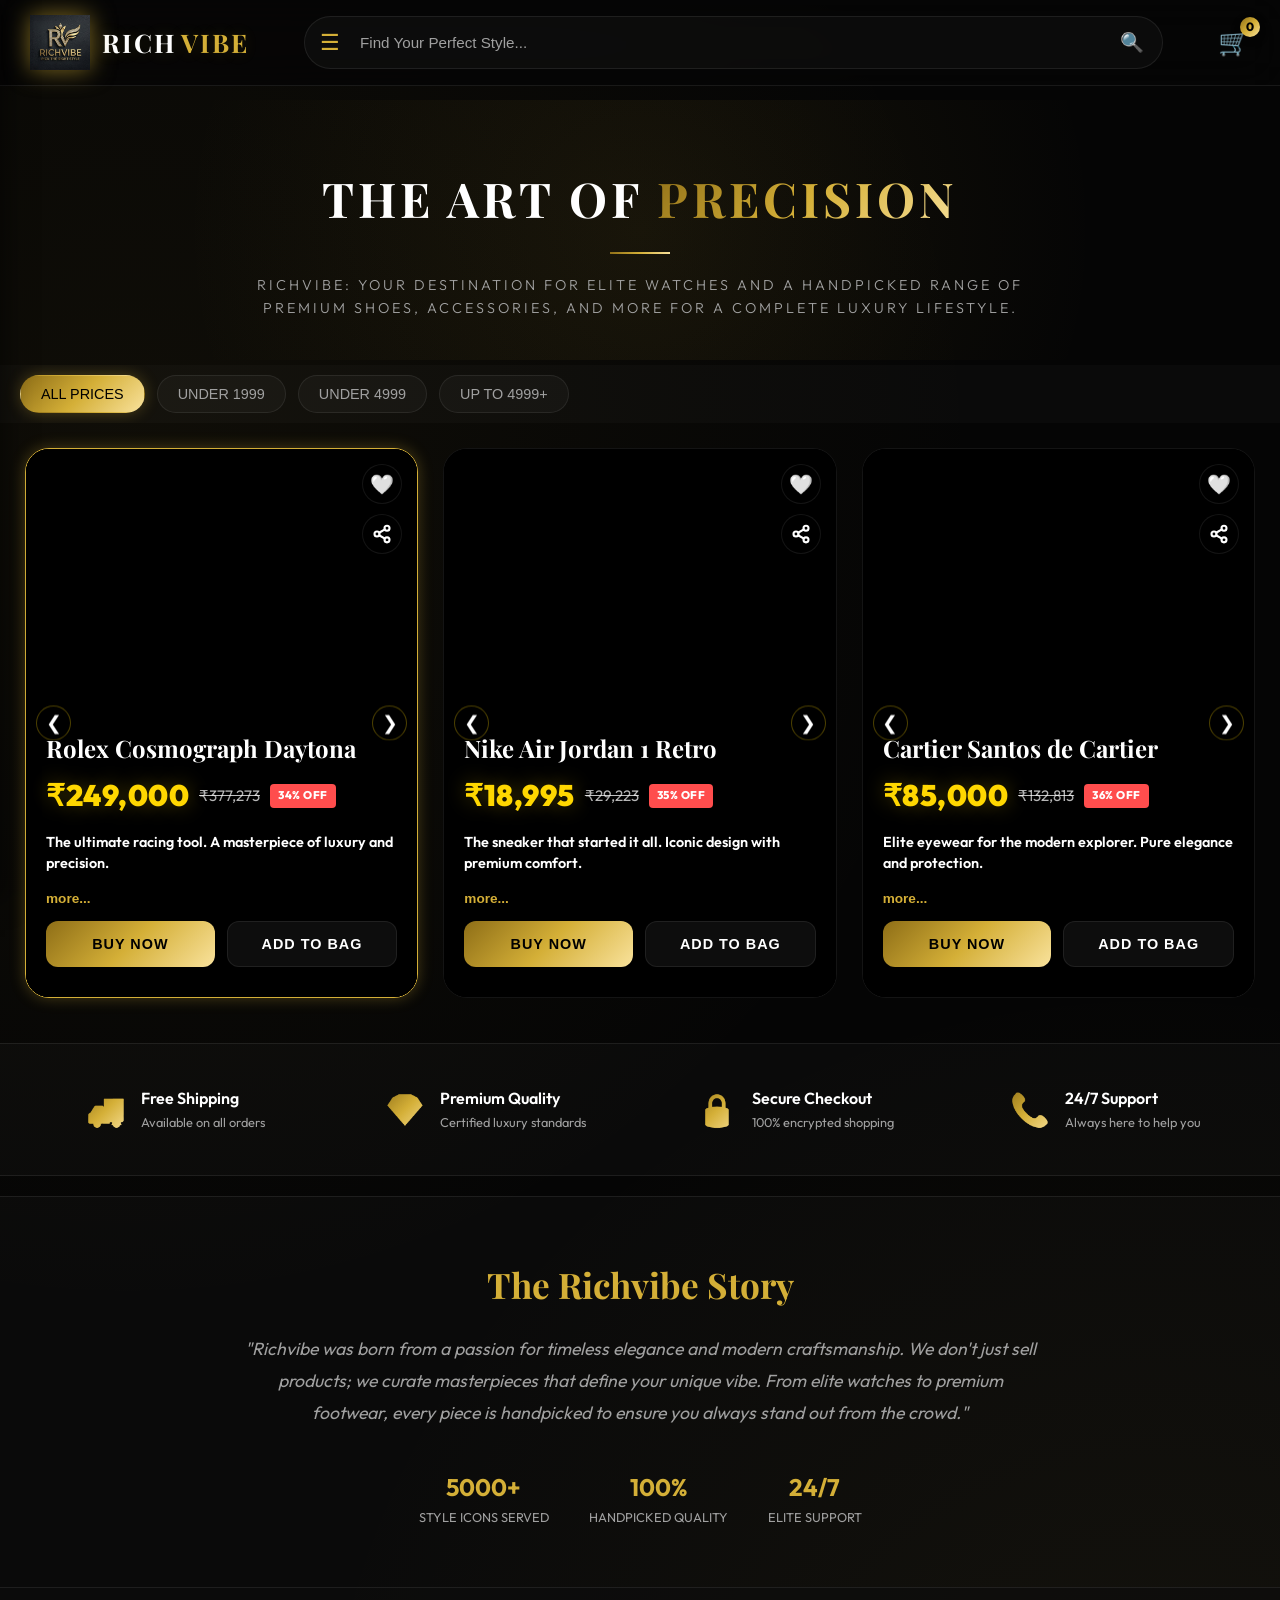
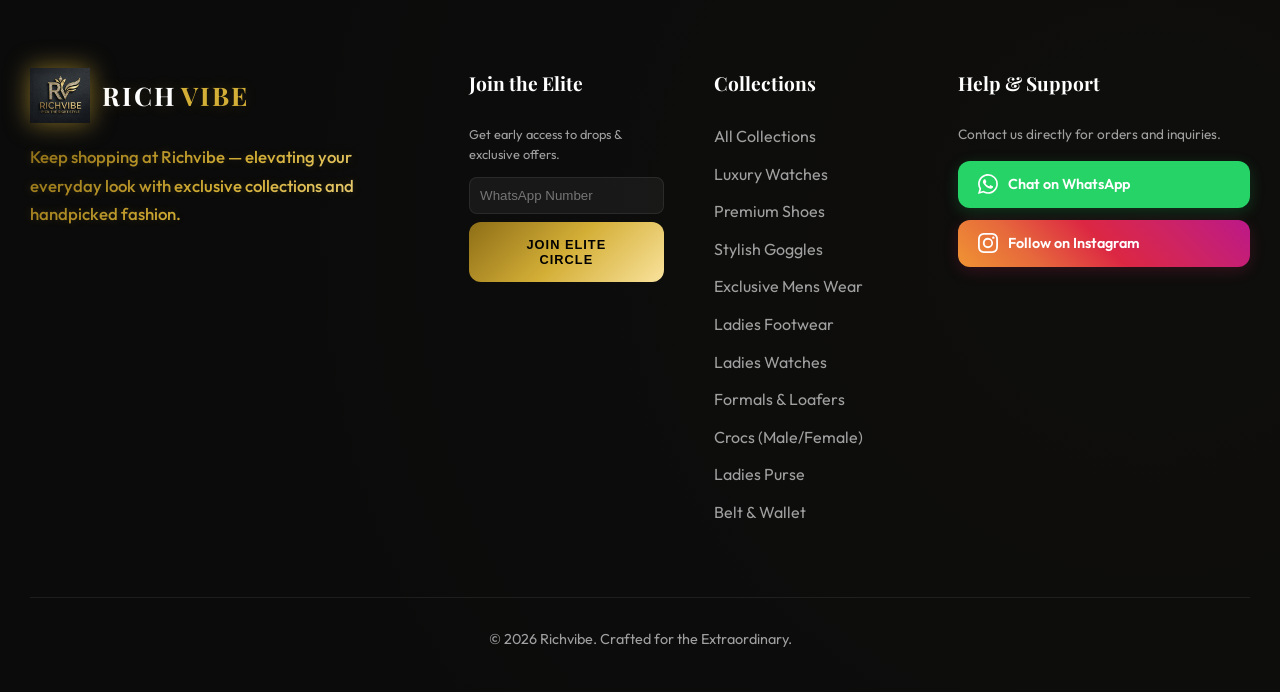
==== commit 66d49858: "2 mmore section" ====
--- a/index.html
+++ b/index.html
@@ -31,8 +31,8 @@
     <!-- EmailJS SDK -->
     <script src="https://cdn.jsdelivr.net/npm/@emailjs/browser@3/dist/email.min.js"></script>
     <script>
-        (function() {
-            emailjs.init("M9_5LIzzv8jTjR3Sz");
+        (function () {
+            emailjs.init("DVIQqZ6yfy4GDm58z");
         })();
     </script>
 </head>
@@ -66,13 +66,16 @@
     <!-- Hero Section -->
     <header class="hero">
         <!-- Admin Quick Navigation (Only for Admin) -->
-        <div id="adminQuickNav" style="display: none; text-align: center; margin-bottom: 30px; position: relative; z-index: 100;">
-            <button id="adminScrollBottom" class="admin-scroll-btn" title="Go to Bottom">⬇️ Scroll to Bottom (Stats/Footer)</button>
+        <div id="adminQuickNav"
+            style="display: none; text-align: center; margin-bottom: 30px; position: relative; z-index: 100;">
+            <button id="adminScrollBottom" class="admin-scroll-btn" title="Go to Bottom">⬇️ Scroll to Bottom
+                (Stats/Footer)</button>
         </div>
         <div class="hero-content">
             <h2 class="hero-tagline">THE ART OF <span class="gold-gradient-text">PRECISION</span></h2>
             <div class="hero-divider"></div>
-            <p class="hero-subtext">Richvibe: Your destination for elite watches and a handpicked range of premium shoes, accessories, and more for a complete luxury lifestyle.</p>
+            <p class="hero-subtext">Richvibe: Your destination for elite watches and a handpicked range of premium
+                shoes, accessories, and more for a complete luxury lifestyle.</p>
         </div>
     </header>
 
@@ -99,7 +102,9 @@
                 <button class="cat-btn" data-cat="ladyfootwear">LADIES FOOTWEAR</button>
                 <button class="cat-btn" data-cat="ladywatch">LADIES WATCHES</button>
                 <button class="cat-btn" data-cat="formals_loafers">FORMALS & LOAFERS</button>
-                <button class="cat-btn" data-cat="crocs">CROCS (M/F)</button>
+                <button class="cat-btn" data-cat="crocs">CROCS & SANDALS (M/F)</button>
+                <button class="cat-btn" data-cat="ladies_purse">LADIES PURSE</button>
+                <button class="cat-btn" data-cat="belt_wallet">BELT & WALLET</button>
                 <button id="sideWishlistBtn" class="cat-btn"
                     style="color: #ff4d4d; border-color: rgba(255, 77, 77, 0.3);">❤️ MY WISHLIST</button>
             </div>
@@ -167,6 +172,13 @@
             </div>
         </div>
     </main>
+    
+    <!-- Load More Button -->
+    <div id="loadMoreContainer" style="display: none; text-align: center; margin: 40px 0 60px 0;">
+        <button id="loadMoreBtn" class="confirm-btn" style="width: auto; padding: 15px 40px; font-size: 1rem; letter-spacing: 2px;">
+            EXPLORE MORE COLLECTIONS
+        </button>
+    </div>
 
     <!-- Trust Badges Section -->
     <section class="trust-badges">
@@ -272,6 +284,8 @@
                     <li><a href="#" onclick="setCategory('ladywatch'); return false;">Ladies Watches</a></li>
                     <li><a href="#" onclick="setCategory('formals_loafers'); return false;">Formals & Loafers</a></li>
                     <li><a href="#" onclick="setCategory('crocs'); return false;">Crocs (Male/Female)</a></li>
+                    <li><a href="#" onclick="setCategory('ladies_purse'); return false;">Ladies Purse</a></li>
+                    <li><a href="#" onclick="setCategory('belt_wallet'); return false;">Belt & Wallet</a></li>
                 </ul>
             </div>
 
@@ -308,7 +322,8 @@
             </div>
         </div>
         <div class="footer-bottom">
-            <button id="adminScrollTop" class="admin-scroll-btn" title="Go to Top" style="display: none; margin-bottom: 15px;">⬆️ Scroll Up</button>
+            <button id="adminScrollTop" class="admin-scroll-btn" title="Go to Top"
+                style="display: none; margin-bottom: 15px;">⬆️ Scroll Up</button>
             <p>&copy; 2026 Richvibe. Crafted for the Extraordinary.</p>
         </div>
     </footer>
@@ -447,7 +462,9 @@
                         <input type="password" id="adminPass" placeholder="••••••••" required>
                     </div>
                     <button type="submit" class="confirm-btn">Login to Studio</button>
-                    <button type="button" id="testEmailBtn" style="margin-top: 15px; background: transparent; border: 1px solid var(--gold-primary); color: var(--gold-primary); width: 100%; padding: 10px; border-radius: 8px; cursor: pointer; font-size: 0.8rem;">Test Email System 📧</button>
+                    <button type="button" id="testEmailBtn"
+                        style="margin-top: 15px; background: transparent; border: 1px solid var(--gold-primary); color: var(--gold-primary); width: 100%; padding: 10px; border-radius: 8px; cursor: pointer; font-size: 0.8rem;">Test
+                        Email System 📧</button>
                 </form>
             </div>
 
@@ -482,7 +499,9 @@
                             <option value="ladyfootwear">LADIES FOOTWEAR</option>
                             <option value="ladywatch">LADIES WATCH</option>
                             <option value="formals_loafers">FORMALS & LOAFERS</option>
-                            <option value="crocs">CROCS (M/F)</option>
+                            <option value="crocs">CROCS & SANDALS (M/F)</option>
+                            <option value="ladies_purse">LADIES PURSE</option>
+                            <option value="belt_wallet">BELT & WALLET</option>
                         </select>
                     </div>
                     <div class="input-group full">
@@ -519,9 +538,9 @@
 
             <!-- Step 1: Identity -->
             <div id="authStep1">
-                <p style="color: var(--text-gray); margin-bottom: 15px; font-size: 0.9rem;">Enter your Mobile Number or Gmail to continue.</p>
-                <div class="input-group full">
-                    <input type="text" id="authIdentity" placeholder="Phone Number or Email" style="padding: 15px;">
+                <p style="color: var(--text-gray); margin-bottom: 15px; font-size: 0.9rem;">Enter your Gmail address to receive a secure OTP code.</p>
+                <div class="input-group full">
+                    <input type="text" id="authIdentity" placeholder="example@gmail.com" style="padding: 15px;">
                 </div>
                 <!-- Invisible Recaptcha for Phone Auth -->
                 <div id="recaptcha-container"></div>
@@ -530,22 +549,38 @@
 
             <!-- Step 2: OTP -->
             <div id="authStep2" style="display: none;">
-                <p style="color: var(--text-gray); margin-bottom: 15px; font-size: 0.9rem;">We've sent a 6-digit code. Please enter it below.</p>
+                <p style="color: var(--text-gray); margin-bottom: 15px; font-size: 0.9rem;">We've sent a 6-digit code.
+                    Please enter it below.</p>
                 <div id="otpContainer" style="display: flex; gap: 8px; justify-content: center; margin-bottom: 20px;">
-                    <input type="number" class="otp-input" maxlength="1" oninput="if(this.value.length>1)this.value=this.value.slice(0,1)" style="width: 45px; height: 50px; text-align: center; font-size: 1.5rem; background: rgba(255,255,255,0.05); border: 1px solid var(--glass-border); border-radius: 10px; color: var(--gold-primary);">
-                    <input type="number" class="otp-input" maxlength="1" oninput="if(this.value.length>1)this.value=this.value.slice(0,1)" style="width: 45px; height: 50px; text-align: center; font-size: 1.5rem; background: rgba(255,255,255,0.05); border: 1px solid var(--glass-border); border-radius: 10px; color: var(--gold-primary);">
-                    <input type="number" class="otp-input" maxlength="1" oninput="if(this.value.length>1)this.value=this.value.slice(0,1)" style="width: 45px; height: 50px; text-align: center; font-size: 1.5rem; background: rgba(255,255,255,0.05); border: 1px solid var(--glass-border); border-radius: 10px; color: var(--gold-primary);">
-                    <input type="number" class="otp-input" maxlength="1" oninput="if(this.value.length>1)this.value=this.value.slice(0,1)" style="width: 45px; height: 50px; text-align: center; font-size: 1.5rem; background: rgba(255,255,255,0.05); border: 1px solid var(--glass-border); border-radius: 10px; color: var(--gold-primary);">
-                    <input type="number" class="otp-input" maxlength="1" oninput="if(this.value.length>1)this.value=this.value.slice(0,1)" style="width: 45px; height: 50px; text-align: center; font-size: 1.5rem; background: rgba(255,255,255,0.05); border: 1px solid var(--glass-border); border-radius: 10px; color: var(--gold-primary);">
-                    <input type="number" class="otp-input" maxlength="1" oninput="if(this.value.length>1)this.value=this.value.slice(0,1)" style="width: 45px; height: 50px; text-align: center; font-size: 1.5rem; background: rgba(255,255,255,0.05); border: 1px solid var(--glass-border); border-radius: 10px; color: var(--gold-primary);">
+                    <input type="number" class="otp-input" maxlength="1"
+                        oninput="if(this.value.length>1)this.value=this.value.slice(0,1)"
+                        style="width: 45px; height: 50px; text-align: center; font-size: 1.5rem; background: rgba(255,255,255,0.05); border: 1px solid var(--glass-border); border-radius: 10px; color: var(--gold-primary);">
+                    <input type="number" class="otp-input" maxlength="1"
+                        oninput="if(this.value.length>1)this.value=this.value.slice(0,1)"
+                        style="width: 45px; height: 50px; text-align: center; font-size: 1.5rem; background: rgba(255,255,255,0.05); border: 1px solid var(--glass-border); border-radius: 10px; color: var(--gold-primary);">
+                    <input type="number" class="otp-input" maxlength="1"
+                        oninput="if(this.value.length>1)this.value=this.value.slice(0,1)"
+                        style="width: 45px; height: 50px; text-align: center; font-size: 1.5rem; background: rgba(255,255,255,0.05); border: 1px solid var(--glass-border); border-radius: 10px; color: var(--gold-primary);">
+                    <input type="number" class="otp-input" maxlength="1"
+                        oninput="if(this.value.length>1)this.value=this.value.slice(0,1)"
+                        style="width: 45px; height: 50px; text-align: center; font-size: 1.5rem; background: rgba(255,255,255,0.05); border: 1px solid var(--glass-border); border-radius: 10px; color: var(--gold-primary);">
+                    <input type="number" class="otp-input" maxlength="1"
+                        oninput="if(this.value.length>1)this.value=this.value.slice(0,1)"
+                        style="width: 45px; height: 50px; text-align: center; font-size: 1.5rem; background: rgba(255,255,255,0.05); border: 1px solid var(--glass-border); border-radius: 10px; color: var(--gold-primary);">
+                    <input type="number" class="otp-input" maxlength="1"
+                        oninput="if(this.value.length>1)this.value=this.value.slice(0,1)"
+                        style="width: 45px; height: 50px; text-align: center; font-size: 1.5rem; background: rgba(255,255,255,0.05); border: 1px solid var(--glass-border); border-radius: 10px; color: var(--gold-primary);">
                 </div>
                 <button id="verifyOtpBtn" class="confirm-btn">Verify OTP</button>
-                <p id="resendOtp" style="text-align: center; color: var(--gold-primary); font-size: 0.8rem; margin-top: 15px; cursor: pointer;">Resend OTP</p>
+                <p id="resendOtp"
+                    style="text-align: center; color: var(--gold-primary); font-size: 0.8rem; margin-top: 15px; cursor: pointer;">
+                    Resend OTP</p>
             </div>
 
             <!-- Step 3: Name Registration -->
             <div id="authStep3" style="display: none;">
-                <p style="color: var(--text-gray); margin-bottom: 15px; font-size: 0.9rem;">Almost there! Please tell us your name.</p>
+                <p style="color: var(--text-gray); margin-bottom: 15px; font-size: 0.9rem;">Almost there! Please tell us
+                    your name.</p>
                 <div class="input-group full">
                     <label>Full Name</label>
                     <input type="text" id="authName" placeholder="Enter your name" style="padding: 15px;">
--- a/style.css
+++ b/style.css
@@ -16,6 +16,7 @@
     --font-body: 'Outfit', sans-serif;
     --theme-transition: 0.3s cubic-bezier(0.4, 0, 0.2, 1);
     --nav-bg: rgba(5, 5, 5, 0.8);
+    --premium-glow: 0 0 20px rgba(212, 175, 55, 0.4);
 }
 
 /* Premium Custom Scrollbar */
@@ -720,6 +721,7 @@
     transition: left 0.4s cubic-bezier(0.4, 0, 0.2, 1);
     border-right: 1px solid var(--glass-border);
     box-shadow: 5px 0 25px rgba(0, 0, 0, 0.5);
+    overflow-x: hidden;
 }
 
 .side-menu.open {
@@ -731,6 +733,22 @@
     display: flex;
     flex-direction: column;
     height: 100%;
+    overflow-y: auto;
+    scrollbar-width: thin;
+    scrollbar-color: var(--gold-primary) transparent;
+}
+
+.side-menu-content::-webkit-scrollbar {
+    width: 4px;
+}
+
+.side-menu-content::-webkit-scrollbar-track {
+    background: transparent;
+}
+
+.side-menu-content::-webkit-scrollbar-thumb {
+    background: var(--gold-gradient);
+    border-radius: 10px;
 }
 
 .side-menu-header {
@@ -803,6 +821,16 @@
     /* Deep black background for 'contain' mode */
     border: 1px solid var(--glass-border);
     transition: all 0.4s cubic-bezier(0.175, 0.885, 0.32, 1.275);
+}
+
+@media (max-width: 480px) {
+    .product-feed {
+        padding: 15px;
+        gap: 15px;
+    }
+    .product-item {
+        height: 600px;
+    }
 }
 
 .product-item:hover {
@@ -898,10 +926,12 @@
 }
 
 .product-price {
-    font-size: 1.6rem;
-    font-weight: 800;
-    color: var(--gold-primary);
-    text-shadow: 0 0 15px rgba(212, 175, 55, 0.4);
+    font-size: 1.85rem;
+    font-weight: 900;
+    color: #FFD700; /* Vibrant Premium Gold */
+    text-shadow: 0 0 20px rgba(255, 215, 0, 0.3);
+    letter-spacing: 0.5px;
+    font-family: var(--font-body);
 }
 
 .mrp-price {
@@ -2004,4 +2034,75 @@
         margin-top: 70px !important;
         margin-bottom: 20px !important;
     }
-}+    .product-price {
+        font-size: 1.8rem;
+        font-weight: 900;
+        text-shadow: 0 0 15px rgba(255, 215, 0, 0.4);
+    }
+}
+
+/* Enhanced Load More Button */
+#loadMoreBtn {
+    background: var(--gold-gradient);
+    color: #000;
+    border: none;
+    font-weight: 800;
+    text-transform: uppercase;
+    transition: all 0.4s cubic-bezier(0.175, 0.885, 0.32, 1.275);
+    box-shadow: var(--premium-glow);
+    position: relative;
+    overflow: hidden;
+    animation: pulseGlow 2s infinite;
+    cursor: pointer;
+}
+
+#loadMoreBtn::after {
+    content: ' ✨';
+}
+
+#loadMoreBtn:hover {
+    transform: scale(1.08) translateY(-5px);
+    box-shadow: 0 15px 35px rgba(212, 175, 55, 0.6);
+    filter: brightness(1.1);
+}
+
+#loadMoreBtn:active {
+    transform: scale(0.98);
+}
+
+@keyframes pulseGlow {
+    0% { box-shadow: 0 0 10px rgba(212, 175, 55, 0.3); }
+    50% { box-shadow: 0 0 30px rgba(212, 175, 55, 0.7); }
+    100% { box-shadow: 0 0 10px rgba(212, 175, 55, 0.3); }
+}
+
+/* Performance: Skeleton Loaders */
+.skeleton-card {
+    background: var(--glass);
+    border-radius: var(--radius-lg);
+    height: 550px;
+    overflow: hidden;
+    border: 1px solid var(--glass-border);
+}
+
+.skeleton-media {
+    height: 400px;
+    background: linear-gradient(90deg, transparent, rgba(255,255,255,0.05), transparent);
+    background-size: 200% 100%;
+    animation: shimmer 1.5s infinite linear;
+}
+
+@keyframes shimmer {
+    0% { background-position: -200% 0; }
+    100% { background-position: 200% 0; }
+}
+
+.skeleton-line {
+    height: 20px;
+    margin: 15px;
+    background: rgba(255,255,255,0.05);
+    border-radius: 5px;
+}
+
+.skeleton-line.short { width: 60%; }
+.skeleton-line.price { width: 40%; height: 30px; background: rgba(212, 175, 55, 0.1); }
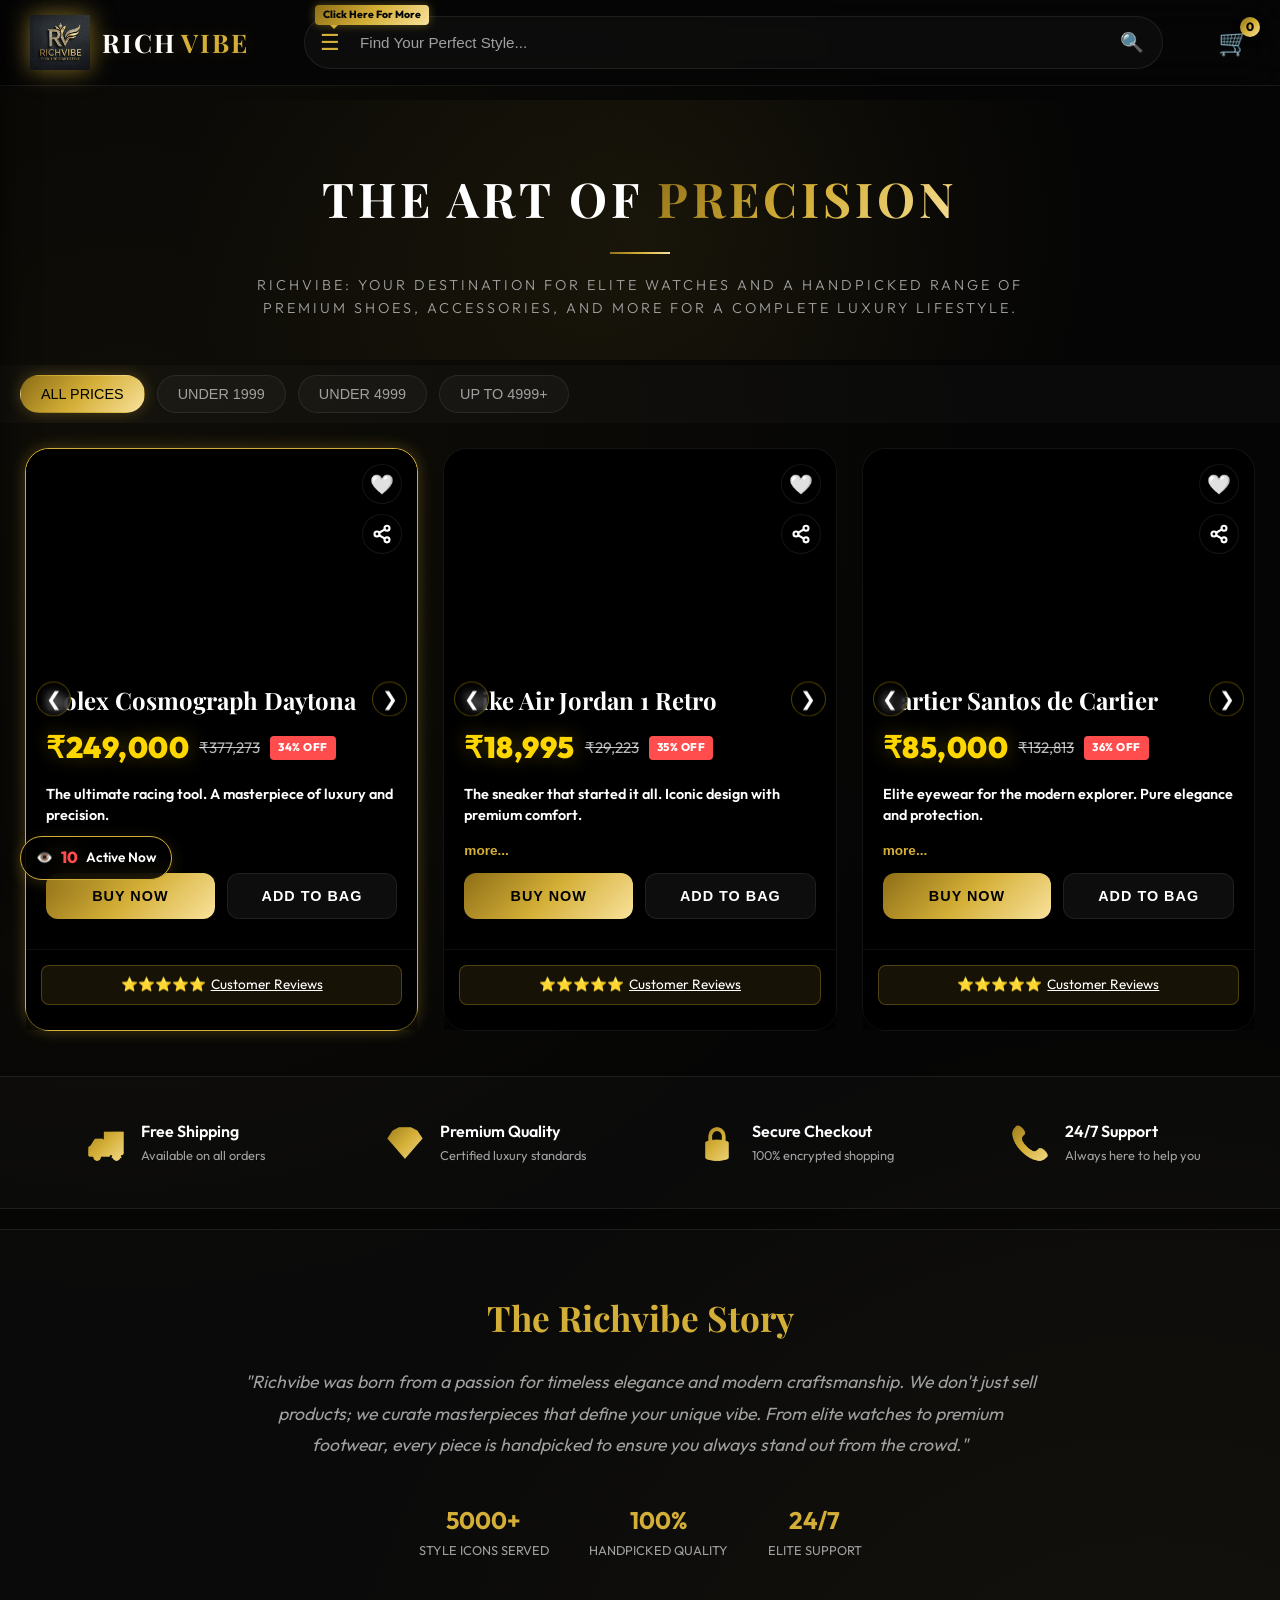
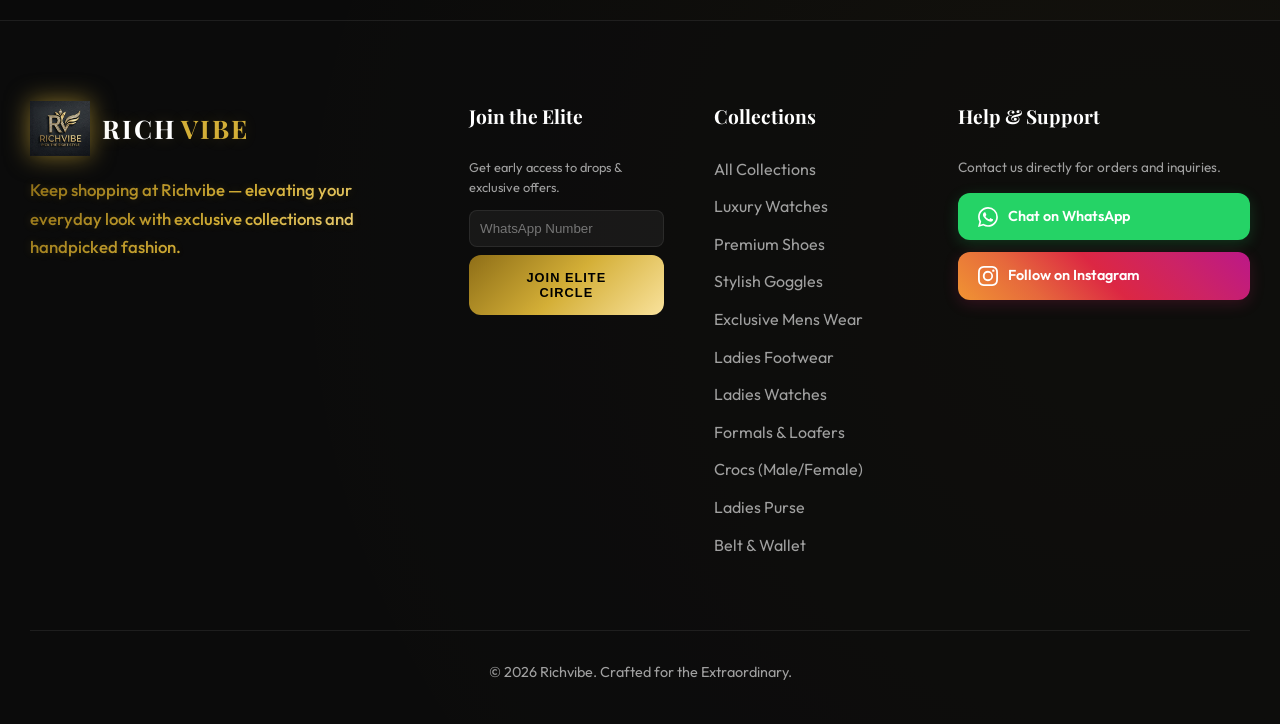
==== commit 8bff202e: "CRM" ====
--- a/index.html
+++ b/index.html
@@ -49,8 +49,11 @@
         </a>
 
         <div class="search-container" id="searchContainer">
-            <span class="menu-icon" id="menuToggle"
-                style="margin-right: 10px; cursor: pointer; font-size: 1.4rem; color: var(--gold-primary); display: flex; align-items: center;">☰</span>
+            <div style="position: relative; display: flex; align-items: center;">
+                <span class="menu-icon" id="menuToggle"
+                    style="margin-right: 10px; cursor: pointer; font-size: 1.4rem; color: var(--gold-primary); display: flex; align-items: center;">☰</span>
+                <span class="menu-hint" id="menuHint">Click Here For More</span>
+            </div>
             <input type="text" id="searchInput" placeholder="Find your perfect style...">
             <span class="search-icon">🔍</span>
         </div>
@@ -432,6 +435,16 @@
                     <input type="number" id="editPrice" required>
                 </div>
                 <div class="input-group full">
+                    <label>Product Badge / Tag</label>
+                    <select id="editBadge" style="width: 100%; padding: 12px; background: rgba(255,255,255,0.05); border: 1px solid var(--glass-border); color: white; border-radius: 8px;">
+                        <option value="none" style="color: black;">None</option>
+                        <option value="hot" style="color: black;">🔥 Hot Selling</option>
+                        <option value="limited" style="color: black;">⏳ Limited Stock</option>
+                        <option value="new" style="color: black;">✨ New Arrival</option>
+                        <option value="premium" style="color: black;">💎 Premium Quality</option>
+                    </select>
+                </div>
+                <div class="input-group full">
                     <label>Masterpiece Description</label>
                     <textarea id="editDesc" rows="4" required></textarea>
                 </div>
@@ -474,9 +487,16 @@
                     <h2>Curation Studio</h2>
                     <span class="closeAdminProduct">&times;</span>
                 </div>
-                <p style="color: var(--text-gray); margin-bottom: 20px; font-size: 0.9rem;">Add a new masterpiece to the
-                    collection.</p>
-                <form id="productForm">
+                
+                <div class="admin-tabs" style="display: flex; gap: 10px; margin-bottom: 20px;">
+                    <button class="admin-tab" id="tabUploadBtn" style="flex: 1; padding: 10px; border-radius: 8px; border: 1px solid var(--gold-primary); background: var(--gold-gradient); color: #000; font-weight: bold; cursor: pointer;">Upload Product</button>
+                    <button class="admin-tab" id="tabInquiriesBtn" style="flex: 1; padding: 10px; border-radius: 8px; border: 1px solid var(--glass-border); background: rgba(255,255,255,0.05); color: var(--text-white); font-weight: bold; cursor: pointer; position: relative;">Inquiries <span id="inquiryBadge" style="position: absolute; top: -8px; right: -8px; background: #ff4d4d; color: white; border-radius: 50%; padding: 3px 8px; font-size: 0.75rem; font-weight: 900; box-shadow: 0 2px 5px rgba(0,0,0,0.5); display: none;">0</span></button>
+                </div>
+
+                <!-- Product Upload Tab -->
+                <div id="tabUpload">
+                    <p style="color: var(--text-gray); margin-bottom: 20px; font-size: 0.9rem;">Add a new masterpiece to the collection.</p>
+                    <form id="productForm">
                     <div class="input-group">
                         <label>Masterpiece Name</label>
                         <input type="text" id="pName" placeholder="e.g. Rolex Submariner" required>
@@ -504,6 +524,16 @@
                             <option value="belt_wallet">BELT & WALLET</option>
                         </select>
                     </div>
+                    <div class="input-group">
+                        <label>Product Badge / Tag</label>
+                        <select id="pBadge">
+                            <option value="none">None</option>
+                            <option value="hot">🔥 Hot Selling</option>
+                            <option value="limited">⏳ Limited Stock</option>
+                            <option value="new">✨ New Arrival</option>
+                            <option value="premium">💎 Premium Quality</option>
+                        </select>
+                    </div>
                     <div class="input-group full">
                         <label>Cinematic Video (Upload Masterpiece)</label>
                         <input type="file" id="pVideoFile" accept="video/*" required>
@@ -520,7 +550,60 @@
                         <div class="input-group"><input type="file" class="p-img-slot" accept="image/*"></div>
                     </div>
                     <button type="submit" id="uploadBtn" class="confirm-btn">Add to Gallery</button>
-                </form>
+                    </form>
+                </div>
+
+                <!-- Inquiries CRM Tab -->
+                <div id="tabInquiries" style="display: none;">
+                    <div style="display: flex; justify-content: space-between; align-items: center; margin-bottom: 15px;">
+                        <h3 style="color: var(--gold-primary);">Follow-ups & Inquiries</h3>
+                        <button id="addManualInquiryBtn" style="background: var(--gold-gradient); color: #000; border: none; padding: 5px 10px; border-radius: 5px; cursor: pointer; font-weight: bold; font-size: 0.8rem;">+ Add Manual</button>
+                    </div>
+
+                    <!-- Manual Inquiry Form -->
+                    <form id="manualInquiryForm" style="display: none; background: rgba(255,255,255,0.05); padding: 15px; border-radius: 8px; margin-bottom: 20px; border: 1px solid var(--glass-border);">
+                        <div class="input-group full">
+                            <label>Customer Name</label>
+                            <input type="text" id="inqName" required>
+                        </div>
+                        <div class="input-group full">
+                            <label>WhatsApp Number</label>
+                            <input type="text" id="inqPhone" required>
+                        </div>
+                        <div class="input-group full">
+                            <label>Product / Link / Description</label>
+                            <input type="text" id="inqProduct" required>
+                        </div>
+                        <div style="display: flex; gap: 10px; flex-wrap: wrap;">
+                            <div class="input-group" style="flex: 1; min-width: 120px;">
+                                <label>Source</label>
+                                <select id="inqSource" style="width: 100%; padding: 12px; background: rgba(255,255,255,0.05); border: 1px solid var(--glass-border); color: white; border-radius: 8px;">
+                                    <option value="Instagram" style="color: black;">Instagram</option>
+                                    <option value="Facebook" style="color: black;">Facebook</option>
+                                    <option value="Direct" style="color: black;">Direct/WhatsApp</option>
+                                    <option value="Website" style="color: black;">Website</option>
+                                </select>
+                            </div>
+                            <div class="input-group" style="flex: 1; min-width: 120px;">
+                                <label>Follow-up Date</label>
+                                <input type="date" id="inqDate" required style="width: 100%; padding: 12px; background: rgba(255,255,255,0.05); border: 1px solid var(--glass-border); color: white; border-radius: 8px; color-scheme: dark;">
+                            </div>
+                        </div>
+                        <button type="submit" class="confirm-btn" style="padding: 10px; margin-top: 10px;">Save Inquiry</button>
+                    </form>
+
+                    <!-- Due Today Section -->
+                    <div id="dueTodaySection" style="margin-bottom: 20px; display: none;">
+                        <h4 style="color: #ff4d4d; border-bottom: 1px solid #ff4d4d; padding-bottom: 5px; margin-bottom: 10px; display: flex; align-items: center; gap: 5px;">🚨 DUE TODAY</h4>
+                        <div id="dueTodayList" style="display: flex; flex-direction: column; gap: 10px;"></div>
+                    </div>
+
+                    <!-- All Pending Inquiries -->
+                    <div>
+                        <h4 style="color: var(--gold-primary); border-bottom: 1px solid var(--gold-primary); padding-bottom: 5px; margin-bottom: 10px;">ALL PENDING</h4>
+                        <div id="allInquiriesList" style="max-height: 300px; overflow-y: auto; display: flex; flex-direction: column; gap: 10px; padding-right: 5px;"></div>
+                    </div>
+                </div>
             </div>
         </div>
     </div>
@@ -615,6 +698,72 @@
         </div>
     </div>
 
+    <!-- Global Live Viewers -->
+    <div id="globalViewers" class="global-viewers">
+        <span class="pulse-eye">👁️</span> <span id="viewersCount">0</span> Active Now
+    </div>
+
+    <!-- Welcome Offer Popup -->
+    <div id="welcomeModal" class="modal">
+        <div class="modal-content" style="max-width: 400px; text-align: center; border: 2px solid var(--gold-primary); background: radial-gradient(circle at center, rgba(212, 175, 55, 0.1) 0%, var(--bg-black) 100%); position: relative;">
+            <span class="closeWelcome" style="position: absolute; right: 20px; top: 10px; font-size: 2rem; cursor: pointer; color: var(--text-gray);">&times;</span>
+            <div style="font-size: 3rem; margin-bottom: 10px;">🎁</div>
+            <h2 style="font-family: var(--font-heading); color: var(--gold-primary); margin-bottom: 15px; font-size: 2rem;">Exclusive Offer!</h2>
+            <p style="color: var(--text-white); font-size: 1.1rem; margin-bottom: 20px;">
+                Get <span style="color: var(--gold-primary); font-weight: bold; font-size: 1.3rem;">10% to 40% OFF</span><br>on your first order.
+            </p>
+            <div style="background: rgba(0,0,0,0.5); padding: 15px; border-radius: 10px; border: 1px dashed var(--gold-primary); margin-bottom: 20px;">
+                <p style="color: var(--text-gray); font-size: 0.9rem; margin-bottom: 5px;">Use Code on WhatsApp:</p>
+                <h3 style="letter-spacing: 3px; font-size: 1.5rem; margin: 0; color: white;">WELCOME10</h3>
+            </div>
+            <button class="confirm-btn" id="claimWelcomeBtn" style="width: 100%; font-size: 1rem; padding: 15px; box-shadow: var(--gold-glow);">CLAIM NOW</button>
+        </div>
+    </div>
+
+    <!-- Review Modal -->
+    <div id="reviewModal" class="modal">
+        <div class="modal-content" style="max-width: 500px;">
+            <div class="modal-header">
+                <h2>Product Reviews</h2>
+                <span class="closeReview" style="font-size: 2rem; cursor: pointer; color: var(--text-gray);">&times;</span>
+            </div>
+            
+            <div id="reviewList" style="max-height: 300px; overflow-y: auto; margin-bottom: 20px; padding-right: 10px;">
+                <!-- Reviews injected here -->
+            </div>
+
+            <div style="border-top: 1px solid rgba(255,255,255,0.1); padding-top: 20px;">
+                <h3 style="color: var(--gold-primary); margin-bottom: 15px;">Write a Review</h3>
+                <form id="reviewForm">
+                    <input type="hidden" id="reviewPid">
+                    
+                    <div class="input-group">
+                        <label>Rating</label>
+                        <select id="reviewRating" style="width: 100%; padding: 12px; background: rgba(255,255,255,0.05); border: 1px solid var(--glass-border); color: white; border-radius: 8px;" required>
+                            <option value="5" style="color: black;">⭐⭐⭐⭐⭐ (5/5)</option>
+                            <option value="4" style="color: black;">⭐⭐⭐⭐ (4/5)</option>
+                            <option value="3" style="color: black;">⭐⭐⭐ (3/5)</option>
+                            <option value="2" style="color: black;">⭐⭐ (2/5)</option>
+                            <option value="1" style="color: black;">⭐ (1/5)</option>
+                        </select>
+                    </div>
+                    
+                    <div class="input-group full">
+                        <label>Your Message</label>
+                        <textarea id="reviewMessage" rows="3" placeholder="Tell us what you loved about it..." required></textarea>
+                    </div>
+                    
+                    <div class="input-group full">
+                        <label>Upload Photo (Optional)</label>
+                        <input type="file" id="reviewPhoto" accept="image/*">
+                    </div>
+                    
+                    <button type="submit" id="submitReviewBtn" class="confirm-btn">Submit Review</button>
+                </form>
+            </div>
+        </div>
+    </div>
+
     <script src="app.js"></script>
 </body>
 
--- a/style.css
+++ b/style.css
@@ -199,6 +199,40 @@
     order: 2;
 }
 
+@keyframes bounceHint {
+    0%, 100% { transform: translateY(0); }
+    50% { transform: translateY(-3px); }
+}
+
+.menu-hint {
+    position: absolute;
+    top: -20px;
+    left: -5px;
+    white-space: nowrap;
+    font-size: 0.65rem;
+    color: var(--bg-black);
+    background: var(--gold-gradient);
+    padding: 2px 8px;
+    border-radius: 4px;
+    animation: bounceHint 1.5s infinite;
+    pointer-events: none;
+    font-weight: 800;
+    box-shadow: 0 0 10px rgba(212, 175, 55, 0.4);
+    z-index: 1001;
+}
+
+.menu-hint::after {
+    content: '';
+    position: absolute;
+    bottom: -4px;
+    left: 15px;
+    width: 0;
+    height: 0;
+    border-left: 4px solid transparent;
+    border-right: 4px solid transparent;
+    border-top: 4px solid var(--gold-primary);
+}
+
 .search-container {
     order: 3;
     display: flex;
@@ -810,10 +844,7 @@
 
 .product-item {
     position: relative;
-    height: 550px;
-    /* Taller vertical layout for full video visibility */
     width: 100%;
-    overflow: hidden;
     border-radius: var(--radius-lg);
     display: flex;
     flex-direction: column;
@@ -823,13 +854,22 @@
     transition: all 0.4s cubic-bezier(0.175, 0.885, 0.32, 1.275);
 }
 
+.product-media-wrapper {
+    position: relative;
+    height: 500px;
+    width: 100%;
+    overflow: hidden;
+    border-top-left-radius: var(--radius-lg);
+    border-top-right-radius: var(--radius-lg);
+}
+
 @media (max-width: 480px) {
     .product-feed {
         padding: 15px;
         gap: 15px;
     }
-    .product-item {
-        height: 600px;
+    .product-media-wrapper {
+        height: 550px;
     }
 }
 
@@ -2105,4 +2145,91 @@
 }
 
 .skeleton-line.short { width: 60%; }
-.skeleton-line.price { width: 40%; height: 30px; background: rgba(212, 175, 55, 0.1); }+.skeleton-line.price { width: 40%; height: 30px; background: rgba(212, 175, 55, 0.1); }
+
+/* Product Badges (Hot, Limited, New, Premium) */
+.product-special-badge {
+    position: absolute;
+    top: 15px;
+    left: 15px;
+    padding: 6px 12px;
+    border-radius: 20px;
+    font-size: 0.75rem;
+    font-weight: 800;
+    z-index: 10;
+    text-transform: uppercase;
+    box-shadow: 0 4px 15px rgba(0,0,0,0.5);
+    letter-spacing: 1px;
+    animation: badgePulse 2s infinite;
+}
+
+.product-special-badge.hot {
+    background: linear-gradient(135deg, #ff416c, #ff4b2b);
+    color: white;
+}
+
+.product-special-badge.limited {
+    background: linear-gradient(135deg, #f12711, #f5af19);
+    color: white;
+}
+
+.product-special-badge.new {
+    background: linear-gradient(135deg, #00b09b, #96c93d);
+    color: white;
+}
+
+.product-special-badge.premium {
+    background: var(--gold-gradient);
+    color: black;
+    box-shadow: var(--gold-glow);
+}
+
+@keyframes badgePulse {
+    0% { transform: scale(1); }
+    50% { transform: scale(1.05); }
+    100% { transform: scale(1); }
+}
+
+/* Global Live Viewers */
+.global-viewers {
+    position: fixed;
+    bottom: 20px;
+    left: 20px;
+    background: rgba(0, 0, 0, 0.8);
+    border: 1px solid var(--gold-primary);
+    padding: 8px 15px;
+    border-radius: 30px;
+    font-size: 0.85rem;
+    color: var(--text-white);
+    font-weight: 600;
+    display: flex;
+    align-items: center;
+    gap: 8px;
+    z-index: 1000;
+    box-shadow: 0 4px 15px rgba(212, 175, 55, 0.2);
+    backdrop-filter: blur(10px);
+    -webkit-backdrop-filter: blur(10px);
+    animation: slideInLeft 0.5s ease-out;
+}
+
+.pulse-eye {
+    animation: eyePulse 2s infinite;
+    display: inline-block;
+}
+
+@keyframes eyePulse {
+    0% { transform: scale(1); opacity: 0.8; }
+    50% { transform: scale(1.2); opacity: 1; text-shadow: 0 0 10px rgba(255, 77, 77, 0.8); }
+    100% { transform: scale(1); opacity: 0.8; }
+}
+
+@keyframes slideInLeft {
+    from { transform: translateX(-100%); opacity: 0; }
+    to { transform: translateX(0); opacity: 1; }
+}
+
+#viewersCount {
+    color: #ff4d4d;
+    font-weight: 800;
+    font-size: 1rem;
+}
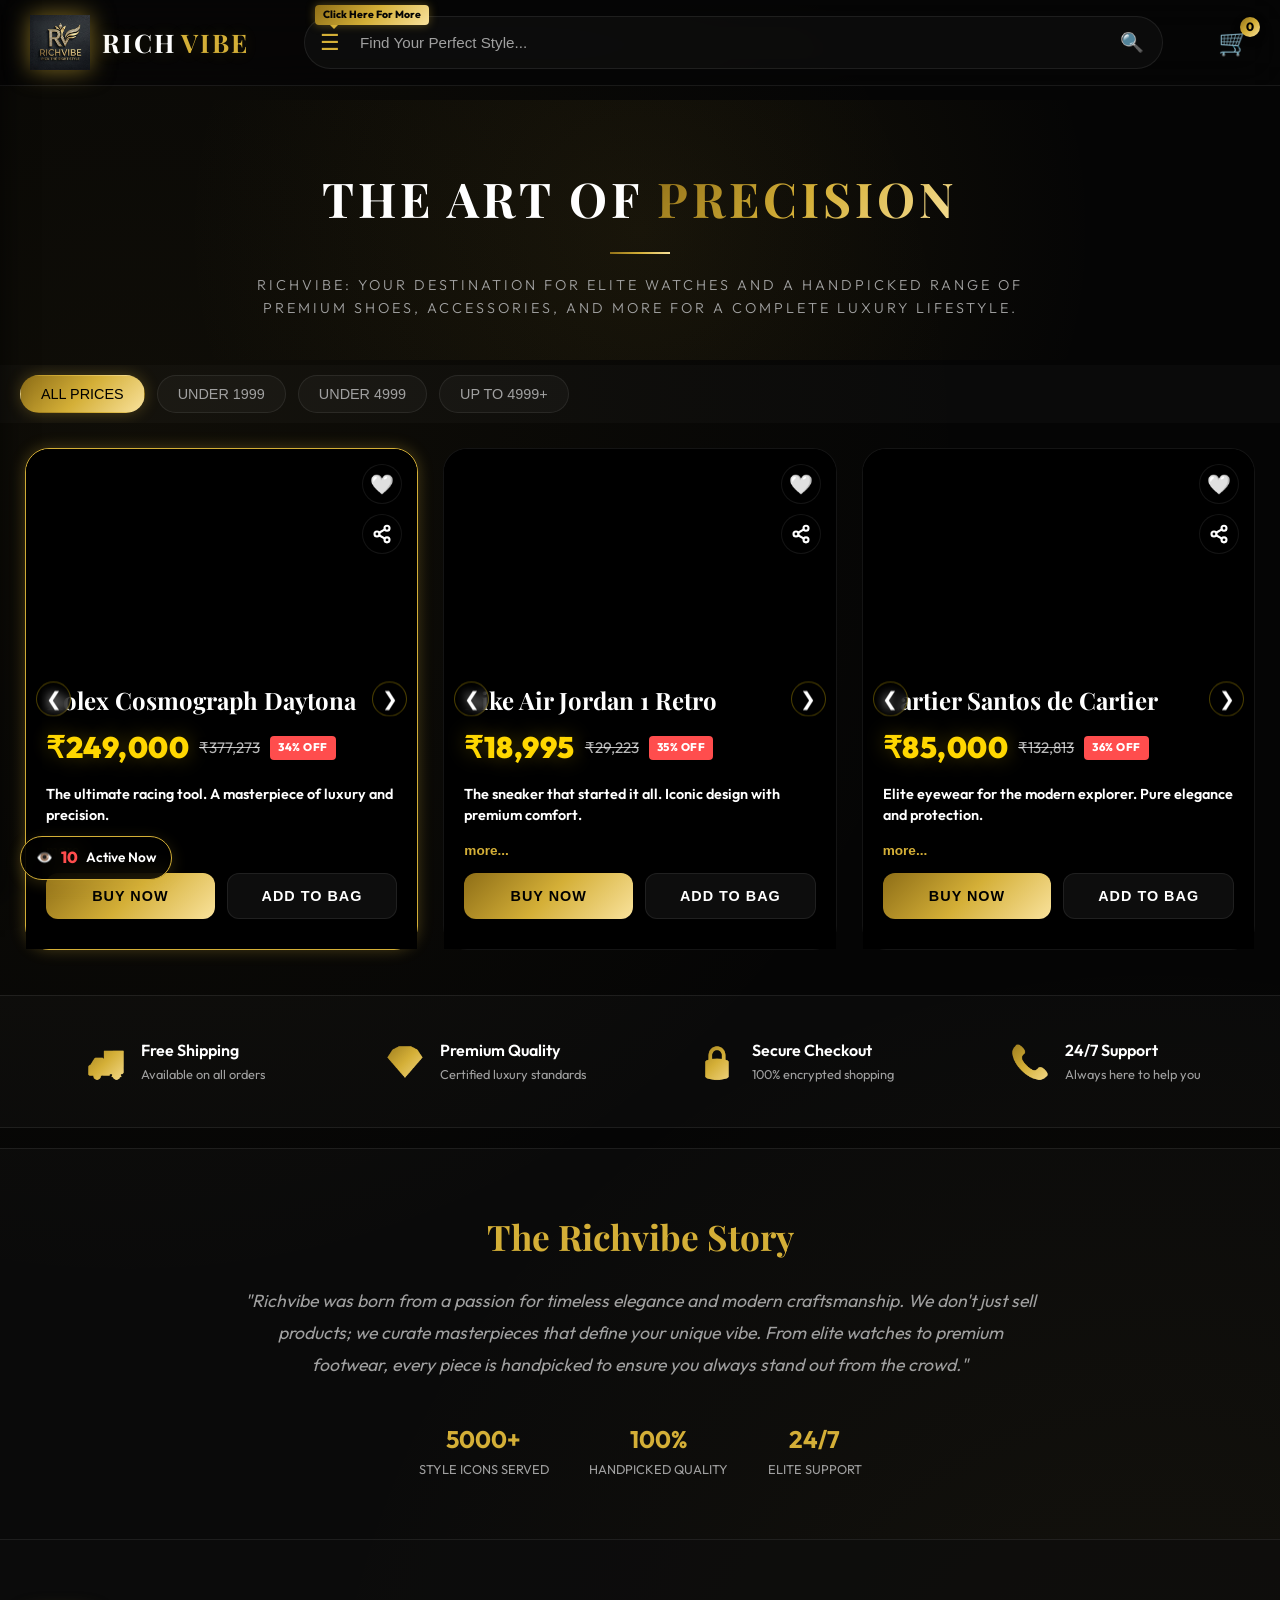
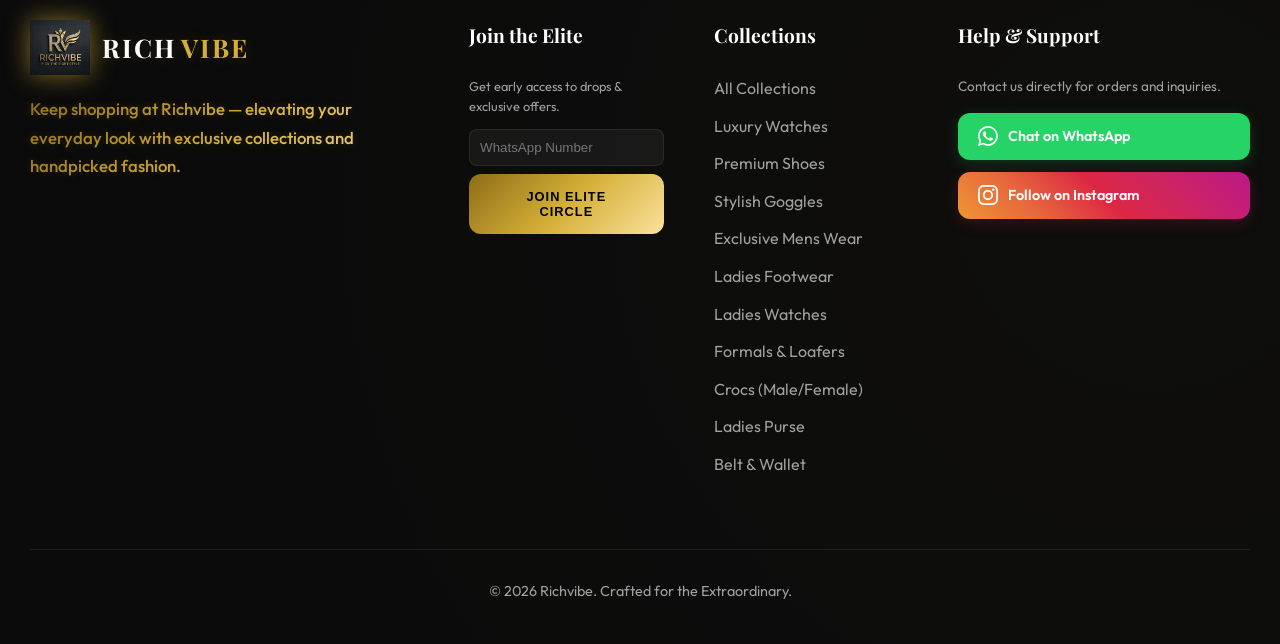
==== commit dc353e10: "promo code genrater" ====
--- a/index.html
+++ b/index.html
@@ -373,6 +373,20 @@
                     <label>Pin Code</label>
                     <input type="number" id="pin" placeholder="400001" required>
                 </div>
+                <!-- Customer Promo Code Input -->
+                <div class="promo-apply-box" style="background: rgba(255,255,255,0.03); padding: 12px; border-radius: 8px; border: 1px dashed var(--gold-primary); margin: 15px 0;">
+                    <label style="color: var(--gold-primary); font-size: 0.85rem; display: block; margin-bottom: 5px;">Have a Promo Code?</label>
+                    <div style="display: flex; gap: 8px;">
+                        <input type="text" id="appliedPromoInput" placeholder="e.g. WELCOME10" style="flex: 1; padding: 10px; background: rgba(0,0,0,0.5); border: 1px solid var(--glass-border); color: white; border-radius: 6px; text-transform: uppercase;">
+                        <button type="button" id="applyPromoBtn" style="background: var(--gold-gradient); color: #000; border: none; padding: 0 15px; border-radius: 6px; font-weight: bold; cursor: pointer; font-size: 0.85rem;">APPLY</button>
+                    </div>
+                    <div id="promoMessage" style="font-size: 0.8rem; margin-top: 8px; display: none;"></div>
+                </div>
+                <div id="orderSummaryBox" style="margin-bottom: 15px; font-size: 0.95rem; border-top: 1px solid var(--glass-border); padding-top: 10px; display: none;">
+                    <div style="display: flex; justify-content: space-between; margin-bottom: 5px;"><span style="color: var(--text-gray);">Subtotal:</span> <span id="summarySubtotal">₹0</span></div>
+                    <div style="display: flex; justify-content: space-between; margin-bottom: 5px; color: #25D366;"><span id="summaryDiscountLabel">Discount:</span> <span id="summaryDiscountAmount">-₹0</span></div>
+                    <div style="display: flex; justify-content: space-between; font-weight: bold; color: var(--gold-primary); font-size: 1.1rem; border-top: 1px dashed rgba(255,255,255,0.1); padding-top: 5px; margin-top: 5px;"><span>Total Payable:</span> <span id="summaryFinalTotal">₹0</span></div>
+                </div>
                 <button type="submit" class="confirm-btn">Confirm My Order</button>
             </form>
         </div>
@@ -491,6 +505,7 @@
                 <div class="admin-tabs" style="display: flex; gap: 10px; margin-bottom: 20px;">
                     <button class="admin-tab" id="tabUploadBtn" style="flex: 1; padding: 10px; border-radius: 8px; border: 1px solid var(--gold-primary); background: var(--gold-gradient); color: #000; font-weight: bold; cursor: pointer;">Upload Product</button>
                     <button class="admin-tab" id="tabInquiriesBtn" style="flex: 1; padding: 10px; border-radius: 8px; border: 1px solid var(--glass-border); background: rgba(255,255,255,0.05); color: var(--text-white); font-weight: bold; cursor: pointer; position: relative;">Inquiries <span id="inquiryBadge" style="position: absolute; top: -8px; right: -8px; background: #ff4d4d; color: white; border-radius: 50%; padding: 3px 8px; font-size: 0.75rem; font-weight: 900; box-shadow: 0 2px 5px rgba(0,0,0,0.5); display: none;">0</span></button>
+                    <button class="admin-tab" id="tabPromoBtn" style="flex: 1; padding: 10px; border-radius: 8px; border: 1px solid var(--glass-border); background: rgba(255,255,255,0.05); color: var(--text-white); font-weight: bold; cursor: pointer;">Promo Codes</button>
                 </div>
 
                 <!-- Product Upload Tab -->
@@ -604,6 +619,64 @@
                         <div id="allInquiriesList" style="max-height: 300px; overflow-y: auto; display: flex; flex-direction: column; gap: 10px; padding-right: 5px;"></div>
                     </div>
                 </div>
+
+                <!-- Promo Codes Tab -->
+                <div id="tabPromo" style="display: none;">
+                    <div style="display: flex; justify-content: space-between; align-items: center; margin-bottom: 15px;">
+                        <h3 style="color: var(--gold-primary);">Discount & Promo Engine</h3>
+                        <button id="showAddPromoBtn" style="background: var(--gold-gradient); color: #000; border: none; padding: 5px 10px; border-radius: 5px; cursor: pointer; font-weight: bold; font-size: 0.8rem;">+ Create Code</button>
+                    </div>
+
+                    <!-- Create Promo Form -->
+                    <form id="createPromoForm" style="display: none; background: rgba(255,255,255,0.05); padding: 15px; border-radius: 8px; margin-bottom: 20px; border: 1px solid var(--glass-border);">
+                        <div class="input-group full">
+                            <label>Promo Code String</label>
+                            <input type="text" id="promoCodeStr" placeholder="e.g. RICHVIBE10 or NEWUSER" style="text-transform: uppercase;" required>
+                        </div>
+                        <div style="display: flex; gap: 10px; flex-wrap: wrap;">
+                            <div class="input-group" style="flex: 1; min-width: 120px;">
+                                <label>Discount Type</label>
+                                <select id="promoType" style="width: 100%; padding: 12px; background: rgba(255,255,255,0.05); border: 1px solid var(--glass-border); color: white; border-radius: 8px;">
+                                    <option value="percent" style="color: black;">Percentage Off (%)</option>
+                                    <option value="flat" style="color: black;">Flat Amount Off (₹)</option>
+                                </select>
+                            </div>
+                            <div class="input-group" style="flex: 1; min-width: 120px;">
+                                <label>Discount Value</label>
+                                <input type="number" id="promoValue" placeholder="10 or 200" required>
+                            </div>
+                        </div>
+                        <div style="display: flex; gap: 10px; flex-wrap: wrap; margin-top: 10px;">
+                            <div class="input-group" style="flex: 1; min-width: 120px;">
+                                <label>Applicable Category</label>
+                                <select id="promoCat" style="width: 100%; padding: 12px; background: rgba(255,255,255,0.05); border: 1px solid var(--glass-border); color: white; border-radius: 8px;">
+                                    <option value="all" style="color: black;">All Categories</option>
+                                    <option value="watches" style="color: black;">WATCHES</option>
+                                    <option value="shoes" style="color: black;">SHOES</option>
+                                    <option value="goggles" style="color: black;">GOGGLES</option>
+                                    <option value="menclothes" style="color: black;">MENS WEAR</option>
+                                    <option value="ladyfootwear" style="color: black;">LADIES FOOTWEAR</option>
+                                    <option value="ladywatch" style="color: black;">LADIES WATCHES</option>
+                                    <option value="formals_loafers" style="color: black;">FORMALS & LOAFERS</option>
+                                    <option value="crocs" style="color: black;">CROCS & SANDALS</option>
+                                    <option value="ladies_purse" style="color: black;">LADIES PURSE</option>
+                                    <option value="belt_wallet" style="color: black;">BELT & WALLET</option>
+                                </select>
+                            </div>
+                            <div class="input-group" style="flex: 1; min-width: 120px;">
+                                <label>Expiry Date</label>
+                                <input type="date" id="promoExpiry" required style="width: 100%; padding: 12px; background: rgba(255,255,255,0.05); border: 1px solid var(--glass-border); color: white; border-radius: 8px; color-scheme: dark;">
+                            </div>
+                        </div>
+                        <button type="submit" class="confirm-btn" style="padding: 10px; margin-top: 15px;">Save Promo Code</button>
+                    </form>
+
+                    <!-- Active Promo Codes List -->
+                    <div>
+                        <h4 style="color: var(--gold-primary); border-bottom: 1px solid var(--gold-primary); padding-bottom: 5px; margin-bottom: 10px;">ACTIVE PROMO CODES</h4>
+                        <div id="promoCodesList" style="max-height: 300px; overflow-y: auto; display: flex; flex-direction: column; gap: 10px; padding-right: 5px;"></div>
+                    </div>
+                </div>
             </div>
         </div>
     </div>
@@ -720,49 +793,6 @@
         </div>
     </div>
 
-    <!-- Review Modal -->
-    <div id="reviewModal" class="modal">
-        <div class="modal-content" style="max-width: 500px;">
-            <div class="modal-header">
-                <h2>Product Reviews</h2>
-                <span class="closeReview" style="font-size: 2rem; cursor: pointer; color: var(--text-gray);">&times;</span>
-            </div>
-            
-            <div id="reviewList" style="max-height: 300px; overflow-y: auto; margin-bottom: 20px; padding-right: 10px;">
-                <!-- Reviews injected here -->
-            </div>
-
-            <div style="border-top: 1px solid rgba(255,255,255,0.1); padding-top: 20px;">
-                <h3 style="color: var(--gold-primary); margin-bottom: 15px;">Write a Review</h3>
-                <form id="reviewForm">
-                    <input type="hidden" id="reviewPid">
-                    
-                    <div class="input-group">
-                        <label>Rating</label>
-                        <select id="reviewRating" style="width: 100%; padding: 12px; background: rgba(255,255,255,0.05); border: 1px solid var(--glass-border); color: white; border-radius: 8px;" required>
-                            <option value="5" style="color: black;">⭐⭐⭐⭐⭐ (5/5)</option>
-                            <option value="4" style="color: black;">⭐⭐⭐⭐ (4/5)</option>
-                            <option value="3" style="color: black;">⭐⭐⭐ (3/5)</option>
-                            <option value="2" style="color: black;">⭐⭐ (2/5)</option>
-                            <option value="1" style="color: black;">⭐ (1/5)</option>
-                        </select>
-                    </div>
-                    
-                    <div class="input-group full">
-                        <label>Your Message</label>
-                        <textarea id="reviewMessage" rows="3" placeholder="Tell us what you loved about it..." required></textarea>
-                    </div>
-                    
-                    <div class="input-group full">
-                        <label>Upload Photo (Optional)</label>
-                        <input type="file" id="reviewPhoto" accept="image/*">
-                    </div>
-                    
-                    <button type="submit" id="submitReviewBtn" class="confirm-btn">Submit Review</button>
-                </form>
-            </div>
-        </div>
-    </div>
 
     <script src="app.js"></script>
 </body>
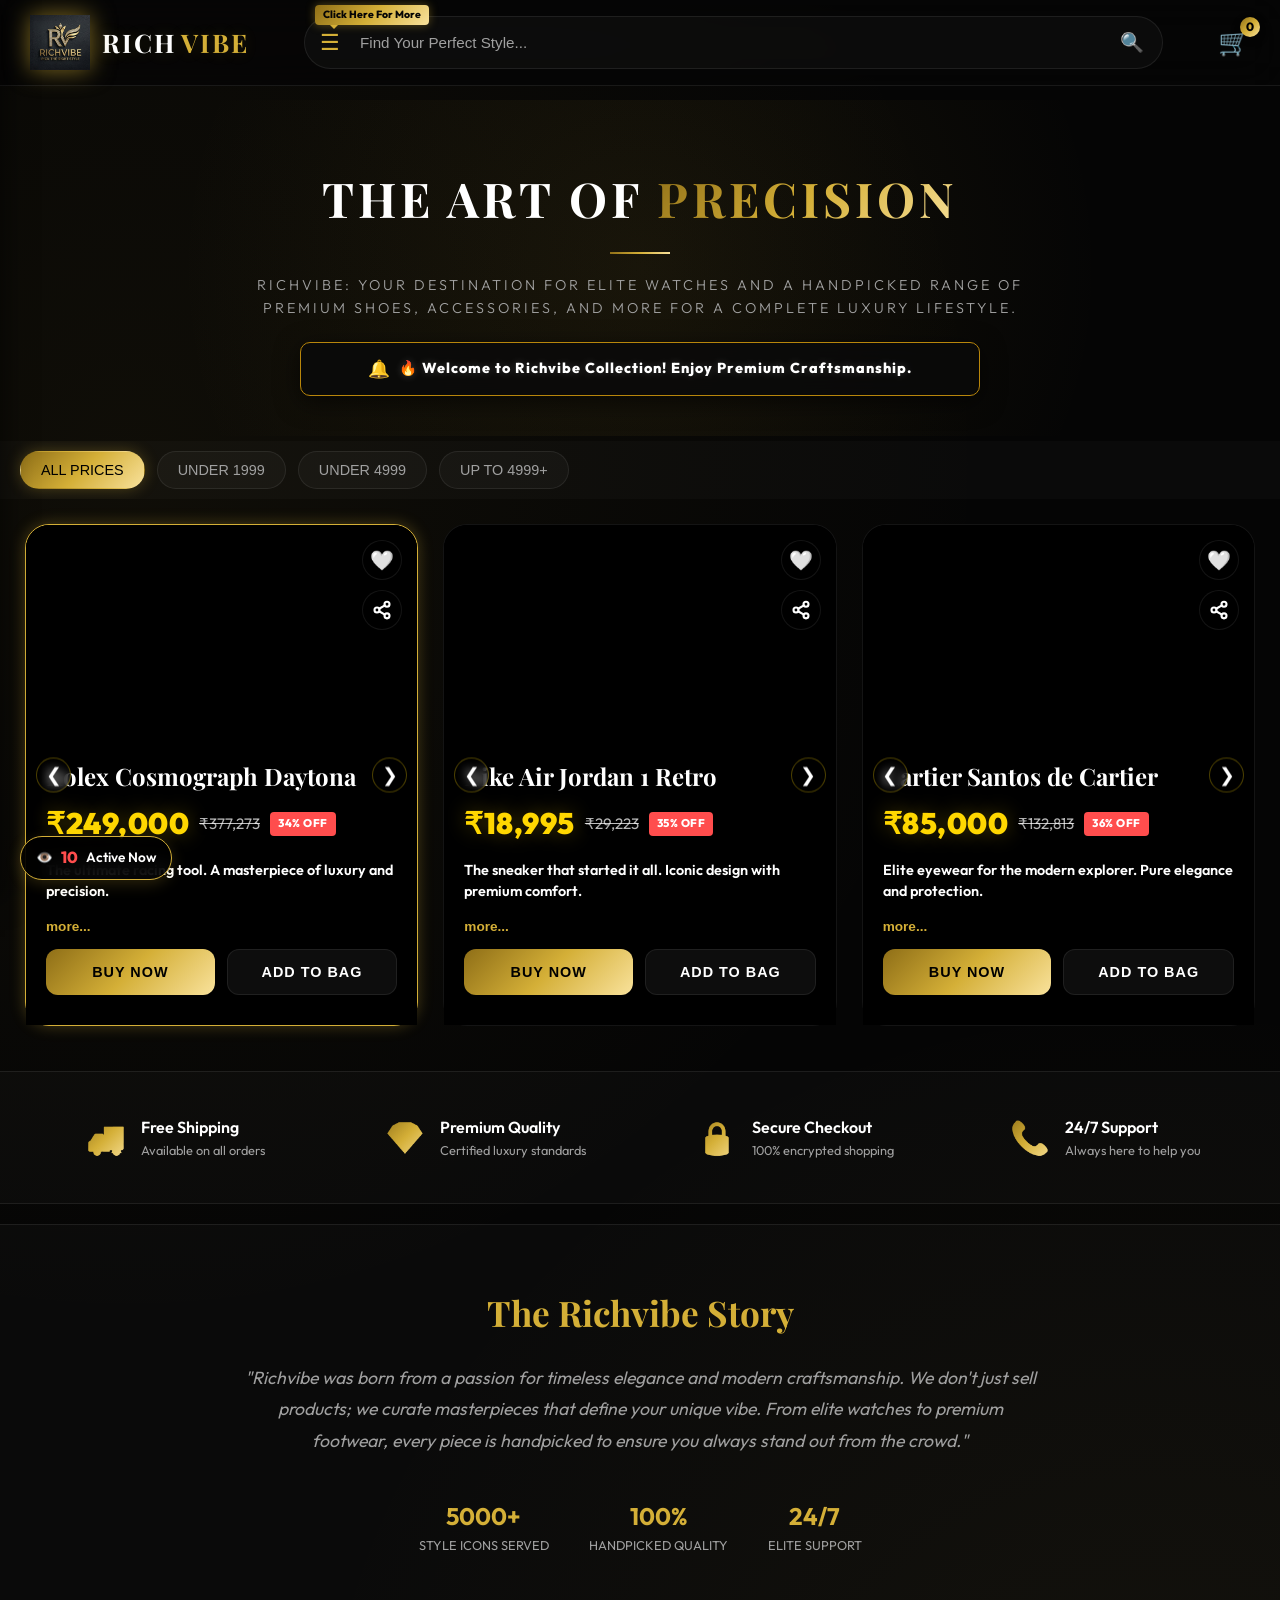
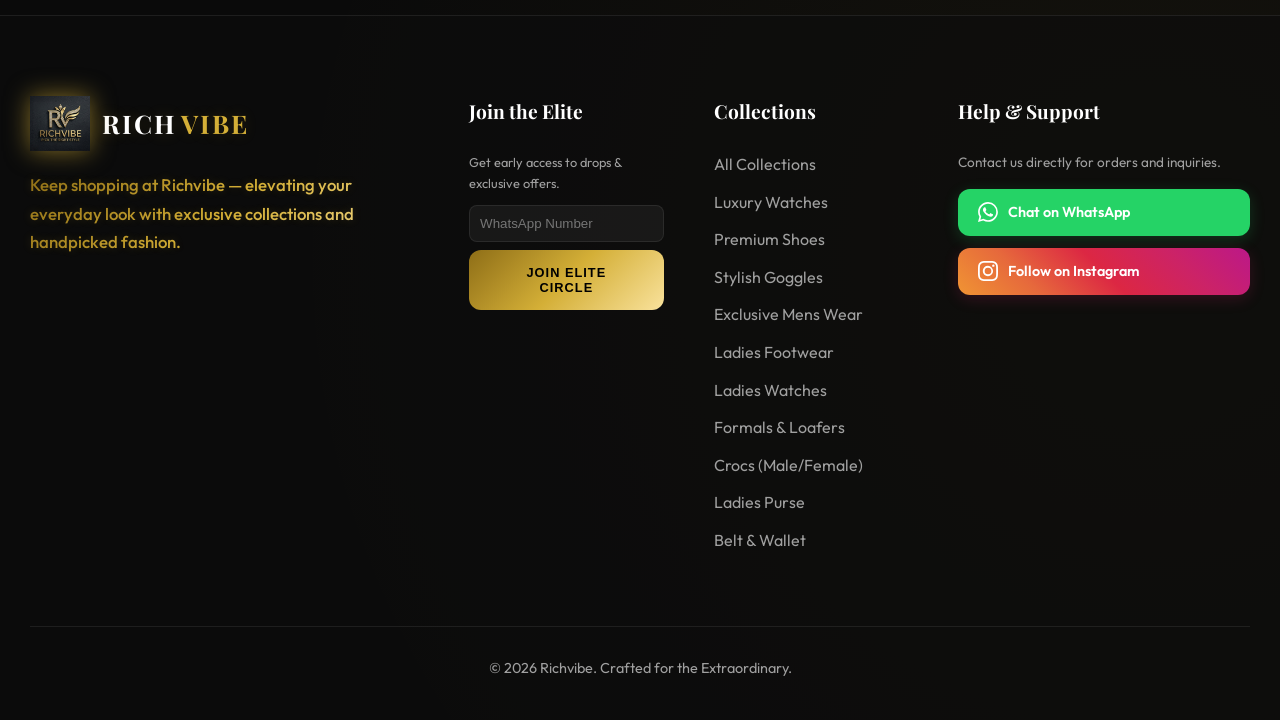
==== commit 2ff8d883: "tag" ====
--- a/index.html
+++ b/index.html
@@ -20,7 +20,7 @@
         href="https://fonts.googleapis.com/css2?family=Outfit:wght@300;400;600;700&family=Playfair+Display:ital,wght@0,700;1,700&display=swap"
         rel="stylesheet">
 
-    <link rel="stylesheet" href="style.css">
+    <link rel="stylesheet" href="style.css?v=2.6">
     <link rel="manifest" href="manifest.json">
 
     <!-- Firebase SDKs -->
@@ -40,6 +40,19 @@
 <body>
     <!-- Scroll Progress Line -->
     <div id="scrollProgress"></div>
+    <style>
+        @keyframes pulseTopBanner {
+            0%, 100% { opacity: 1; }
+            50% { opacity: 0.85; }
+        }
+        @keyframes ringBell {
+            0%, 100% { transform: rotate(0deg); }
+            20% { transform: rotate(15deg); }
+            40% { transform: rotate(-15deg); }
+            60% { transform: rotate(10deg); }
+            80% { transform: rotate(-10deg); }
+        }
+    </style>
     <!-- Navbar -->
     <nav class="navbar">
         <a href="#" class="logo" id="siteLogo">
@@ -79,6 +92,14 @@
             <div class="hero-divider"></div>
             <p class="hero-subtext">Richvibe: Your destination for elite watches and a handpicked range of premium
                 shoes, accessories, and more for a complete luxury lifestyle.</p>
+            
+            <!-- Dynamic Store Announcement Banner -->
+            <div id="storeAnnouncementBar" style="background: rgba(10, 10, 10, 0.85); backdrop-filter: blur(12px); color: var(--gold-primary); padding: 12px 22px; font-weight: 800; font-size: 0.9rem; letter-spacing: 1px; text-align: center; display: none; border-radius: 10px; margin-top: 22px; max-width: 680px; margin-left: auto; margin-right: auto; box-shadow: 0 6px 25px rgba(0,0,0,0.6); border: 1px solid #B8860B;">
+                <div style="display: flex; align-items: center; justify-content: center; gap: 8px; animation: pulseTopBanner 3s infinite;">
+                    <span style="display: inline-block; animation: ringBell 2s infinite; font-size: 1.1rem;">🔔</span>
+                    <span id="storeAnnouncementText" style="color: #fff; text-shadow: 0 0 8px rgba(255,255,255,0.2);">🔥 Welcome to Richvibe Collection! Enjoy Premium Craftsmanship.</span>
+                </div>
+            </div>
         </div>
     </header>
 
@@ -242,6 +263,16 @@
                     <h3 style="color: var(--gold-primary); font-size: 1.5rem;">24/7</h3>
                     <p style="color: var(--text-gray); font-size: 0.8rem; text-transform: uppercase;">Elite Support</p>
                 </div>
+            </div>
+
+            <!-- Public Rolling Sales Counter -->
+            <div id="footerPublicSalesCounter" style="background: rgba(255,215,0,0.05); border: 1px solid rgba(255,215,0,0.2); padding: 15px 20px; border-radius: 8px; margin-top: 35px; max-width: 480px; margin-left: auto; margin-right: auto; display: none; text-align: center; box-shadow: 0 4px 15px rgba(0,0,0,0.3);">
+                <div style="font-size: 0.75rem; color: var(--gold-primary); font-weight: bold; letter-spacing: 2px;">LIVE STORE ACTIVITY</div>
+                <div style="font-size: 1.15rem; color: white; font-weight: 800; margin-top: 4px; border-bottom: 1px solid rgba(255,215,0,0.1); padding-bottom: 10px; margin-bottom: 12px;">
+                    🔥 Over <span id="footerSalesCountText" style="color: #25D366; font-size: 1.3rem;">0</span> Masterpieces Sold This Week
+                </div>
+                <!-- Day by Day breakdown container -->
+                <div id="publicWeeklyList" style="display: flex; flex-direction: column; gap: 6px; text-align: left; font-size: 0.85rem;"></div>
             </div>
         </div>
     </section>
@@ -502,10 +533,12 @@
                     <span class="closeAdminProduct">&times;</span>
                 </div>
                 
-                <div class="admin-tabs" style="display: flex; gap: 10px; margin-bottom: 20px;">
-                    <button class="admin-tab" id="tabUploadBtn" style="flex: 1; padding: 10px; border-radius: 8px; border: 1px solid var(--gold-primary); background: var(--gold-gradient); color: #000; font-weight: bold; cursor: pointer;">Upload Product</button>
-                    <button class="admin-tab" id="tabInquiriesBtn" style="flex: 1; padding: 10px; border-radius: 8px; border: 1px solid var(--glass-border); background: rgba(255,255,255,0.05); color: var(--text-white); font-weight: bold; cursor: pointer; position: relative;">Inquiries <span id="inquiryBadge" style="position: absolute; top: -8px; right: -8px; background: #ff4d4d; color: white; border-radius: 50%; padding: 3px 8px; font-size: 0.75rem; font-weight: 900; box-shadow: 0 2px 5px rgba(0,0,0,0.5); display: none;">0</span></button>
-                    <button class="admin-tab" id="tabPromoBtn" style="flex: 1; padding: 10px; border-radius: 8px; border: 1px solid var(--glass-border); background: rgba(255,255,255,0.05); color: var(--text-white); font-weight: bold; cursor: pointer;">Promo Codes</button>
+                <div class="admin-tabs" style="display: flex; gap: 6px; margin-bottom: 20px; flex-wrap: wrap;">
+                    <button class="admin-tab" id="tabUploadBtn" style="flex: 1; min-width: 80px; padding: 8px 4px; border-radius: 8px; border: 1px solid var(--gold-primary); background: var(--gold-gradient); color: #000; font-weight: bold; cursor: pointer; font-size: 0.75rem;">Upload</button>
+                    <button class="admin-tab" id="tabStockBtn" style="flex: 1; min-width: 80px; padding: 8px 4px; border-radius: 8px; border: 1px solid var(--glass-border); background: rgba(255,255,255,0.05); color: var(--text-white); font-weight: bold; cursor: pointer; font-size: 0.75rem;">Stock</button>
+                    <button class="admin-tab" id="tabInquiriesBtn" style="flex: 1; min-width: 80px; padding: 8px 4px; border-radius: 8px; border: 1px solid var(--glass-border); background: rgba(255,255,255,0.05); color: var(--text-white); font-weight: bold; cursor: pointer; position: relative; font-size: 0.75rem;">Inquiries <span id="inquiryBadge" style="position: absolute; top: -8px; right: -8px; background: #ff4d4d; color: white; border-radius: 50%; padding: 3px 8px; font-size: 0.75rem; font-weight: 900; box-shadow: 0 2px 5px rgba(0,0,0,0.5); display: none;">0</span></button>
+                    <button class="admin-tab" id="tabPromoBtn" style="flex: 1; min-width: 80px; padding: 8px 4px; border-radius: 8px; border: 1px solid var(--glass-border); background: rgba(255,255,255,0.05); color: var(--text-white); font-weight: bold; cursor: pointer; font-size: 0.75rem;">Promo</button>
+                    <button class="admin-tab" id="tabAnalyticsBtn" style="flex: 1; min-width: 80px; padding: 8px 4px; border-radius: 8px; border: 1px solid var(--glass-border); background: rgba(255,255,255,0.05); color: var(--text-white); font-weight: bold; cursor: pointer; font-size: 0.75rem;">Analytics</button>
                 </div>
 
                 <!-- Product Upload Tab -->
@@ -675,6 +708,80 @@
                     <div>
                         <h4 style="color: var(--gold-primary); border-bottom: 1px solid var(--gold-primary); padding-bottom: 5px; margin-bottom: 10px;">ACTIVE PROMO CODES</h4>
                         <div id="promoCodesList" style="max-height: 300px; overflow-y: auto; display: flex; flex-direction: column; gap: 10px; padding-right: 5px;"></div>
+                    </div>
+                </div>
+
+                <!-- Stock Manager Tab -->
+                <div id="tabStock" style="display: none;">
+                    <div style="display: flex; justify-content: space-between; align-items: center; margin-bottom: 15px;">
+                        <h3 style="color: var(--gold-primary);">Dynamic Inventory Controls</h3>
+                        <span style="font-size: 0.8rem; color: var(--text-gray);">Toggle instant Sold-Out overlay</span>
+                    </div>
+                    <div class="input-group full" style="margin-bottom: 15px;">
+                        <input type="text" id="searchStockInput" placeholder="🔍 Search product by name..." style="padding: 10px; background: rgba(255,255,255,0.05); border: 1px solid var(--glass-border); color: white; border-radius: 8px;">
+                    </div>
+                    <div id="stockListContainer" style="max-height: 380px; overflow-y: auto; display: flex; flex-direction: column; gap: 8px; padding-right: 5px;"></div>
+                </div>
+
+                <!-- Analytics & Settings Tab -->
+                <div id="tabAnalytics" style="display: none;">
+                    <!-- Announcement Banner Controller -->
+                    <div style="background: rgba(255,255,255,0.03); padding: 15px; border-radius: 8px; border: 1px solid var(--glass-border); margin-bottom: 20px;">
+                        <div style="display: flex; justify-content: space-between; align-items: center; margin-bottom: 10px;">
+                            <h4 style="color: var(--gold-primary); margin: 0;">📣 TOP MARQUEE BANNER</h4>
+                            <label style="display: flex; align-items: center; gap: 5px; font-size: 0.8rem; color: var(--text-gray); cursor: pointer;">
+                                <input type="checkbox" id="bannerActiveToggle" checked> Active
+                            </label>
+                        </div>
+                        <div style="display: flex; gap: 8px;">
+                            <input type="text" id="marqueeTextInput" placeholder="e.g. 🔥 Sunday Drop: Free Shipping on Pre-paid Orders!" style="flex: 1; padding: 10px; background: rgba(0,0,0,0.5); border: 1px solid var(--glass-border); color: white; border-radius: 6px; font-size: 0.85rem;">
+                            <button type="button" id="saveBannerBtn" style="background: var(--gold-gradient); color: #000; border: none; padding: 0 15px; border-radius: 6px; font-weight: bold; cursor: pointer; font-size: 0.8rem;">Update</button>
+                        </div>
+                    </div>
+
+                    <!-- 7-Day Rolling Analytics Counter -->
+                    <div style="background: rgba(255,255,255,0.03); padding: 15px; border-radius: 8px; border: 1px solid var(--glass-border);">
+                        <div style="display: flex; justify-content: space-between; align-items: center; margin-bottom: 12px; border-bottom: 1px solid rgba(255,215,0,0.2); padding-bottom: 8px;">
+                            <h4 style="color: var(--gold-primary); margin: 0;">📊 7-DAY ROLLING SALES LOG</h4>
+                            <span id="rollingTotalUnits" style="background: #25D366; color: white; padding: 2px 8px; border-radius: 12px; font-size: 0.8rem; font-weight: bold;">0 Units Sold</span>
+                        </div>
+                        
+                        <!-- Manual Entry Form -->
+                        <div style="background: rgba(0,0,0,0.3); padding: 12px; border-radius: 6px; margin-bottom: 15px;">
+                            <div style="font-size: 0.85rem; color: var(--text-gray); margin-bottom: 8px; font-weight: bold;">Log / Edit Daily Offline/Online Sales:</div>
+                            <div style="display: flex; gap: 10px; margin-bottom: 10px;">
+                                <div style="flex: 1;">
+                                    <label style="font-size: 0.75rem; color: var(--text-gray); display: block; margin-bottom: 3px;">Select Date</label>
+                                    <input type="date" id="salesLogDate" style="width: 100%; padding: 8px; background: rgba(255,255,255,0.05); border: 1px solid var(--glass-border); color: white; border-radius: 6px; color-scheme: dark; font-size: 0.85rem;" required>
+                                </div>
+                            </div>
+                            
+                            <div style="display: grid; grid-template-columns: 1fr 1fr; gap: 8px; margin-bottom: 10px;">
+                                <div>
+                                    <label style="font-size: 0.75rem; color: var(--text-gray); display: block; margin-bottom: 3px;">Watches</label>
+                                    <input type="number" id="logWatches" placeholder="0" min="0" style="width: 100%; padding: 8px; background: rgba(255,255,255,0.05); border: 1px solid var(--glass-border); color: white; border-radius: 6px; font-size: 0.85rem;">
+                                </div>
+                                <div>
+                                    <label style="font-size: 0.75rem; color: var(--text-gray); display: block; margin-bottom: 3px;">Goggles</label>
+                                    <input type="number" id="logGoggles" placeholder="0" min="0" style="width: 100%; padding: 8px; background: rgba(255,255,255,0.05); border: 1px solid var(--glass-border); color: white; border-radius: 6px; font-size: 0.85rem;">
+                                </div>
+                                <div>
+                                    <label style="font-size: 0.75rem; color: var(--text-gray); display: block; margin-bottom: 3px;">Crocs & Footwear</label>
+                                    <input type="number" id="logCrocs" placeholder="0" min="0" style="width: 100%; padding: 8px; background: rgba(255,255,255,0.05); border: 1px solid var(--glass-border); color: white; border-radius: 6px; font-size: 0.85rem;">
+                                </div>
+                                <div>
+                                    <label style="font-size: 0.75rem; color: var(--text-gray); display: block; margin-bottom: 3px;">Ladies Purse / Others</label>
+                                    <input type="number" id="logPurses" placeholder="0" min="0" style="width: 100%; padding: 8px; background: rgba(255,255,255,0.05); border: 1px solid var(--glass-border); color: white; border-radius: 6px; font-size: 0.85rem;">
+                                </div>
+                            </div>
+                            <button type="button" id="saveSalesLogBtn" style="background: var(--gold-gradient); color: #000; border: none; padding: 10px; width: 100%; border-radius: 6px; cursor: pointer; font-size: 0.85rem; font-weight: 800;">💾 Save Entry for Date</button>
+                        </div>
+
+                        <!-- Breakdown of Past 7 Days -->
+                        <div>
+                            <div style="font-size: 0.8rem; color: var(--gold-primary); margin-bottom: 5px; font-weight: bold;">PAST 7 DAYS PERFORMANCE</div>
+                            <div id="analyticsWeeklyList" style="display: flex; flex-direction: column; gap: 6px; max-height: 180px; overflow-y: auto; font-size: 0.85rem;"></div>
+                        </div>
                     </div>
                 </div>
             </div>
--- a/style.css
+++ b/style.css
@@ -904,6 +904,60 @@
     box-shadow: 0 5px 15px rgba(0,0,0,0.4);
     letter-spacing: 1px;
 }
+
+/* Custom Special Tag Badges */
+.product-special-badge {
+    position: absolute;
+    top: 15px;
+    left: 50%;
+    transform: translateX(-50%);
+    padding: 6px 16px;
+    border-radius: 20px;
+    font-size: 0.75rem;
+    font-weight: 900;
+    z-index: 100;
+    letter-spacing: 1.5px;
+    box-shadow: 0 5px 20px rgba(0,0,0,0.7);
+    text-transform: uppercase;
+    animation: badgeFloatCenter 2.5s infinite alternate ease-in-out;
+    backdrop-filter: blur(6px);
+    -webkit-backdrop-filter: blur(6px);
+    white-space: nowrap;
+}
+
+@keyframes badgeFloatCenter {
+    0% { transform: translateX(-50%) translateY(0); }
+    100% { transform: translateX(-50%) translateY(-4px); }
+}
+
+
+
+.product-special-badge.hot {
+    background: linear-gradient(135deg, #ff416c, #ff4b2b);
+    color: white;
+    border: 1px solid rgba(255,255,255,0.4);
+    text-shadow: 0 1px 3px rgba(0,0,0,0.6);
+}
+
+.product-special-badge.limited {
+    background: linear-gradient(135deg, #f12711, #f5af19);
+    color: black;
+    border: 1px solid rgba(0,0,0,0.3);
+}
+
+.product-special-badge.new {
+    background: linear-gradient(135deg, #00B4DB, #0083B0);
+    color: white;
+    border: 1px solid rgba(255,255,255,0.4);
+    text-shadow: 0 1px 3px rgba(0,0,0,0.6);
+}
+
+.product-special-badge.premium {
+    background: var(--gold-gradient);
+    color: black;
+    border: 1px solid white;
+}
+
 
 /* Video Section - Full Height */
 .product-video-container {
